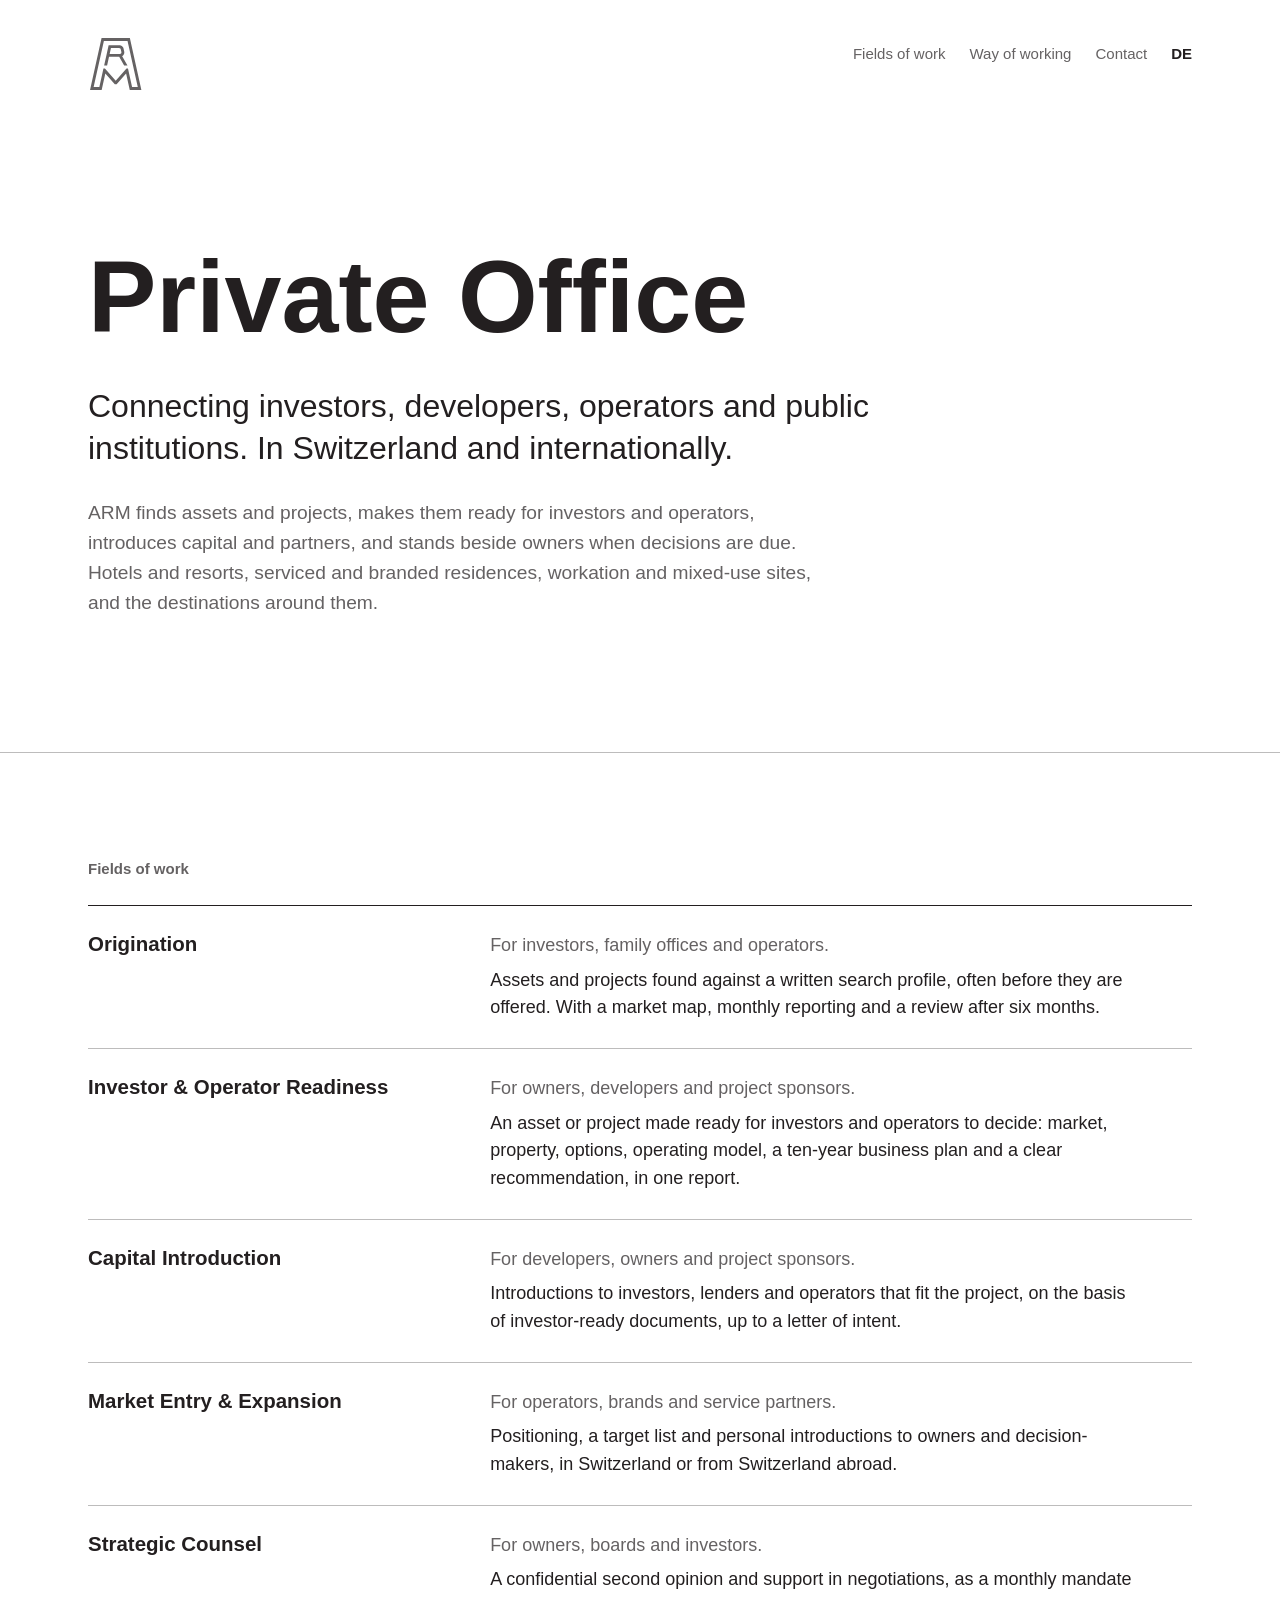
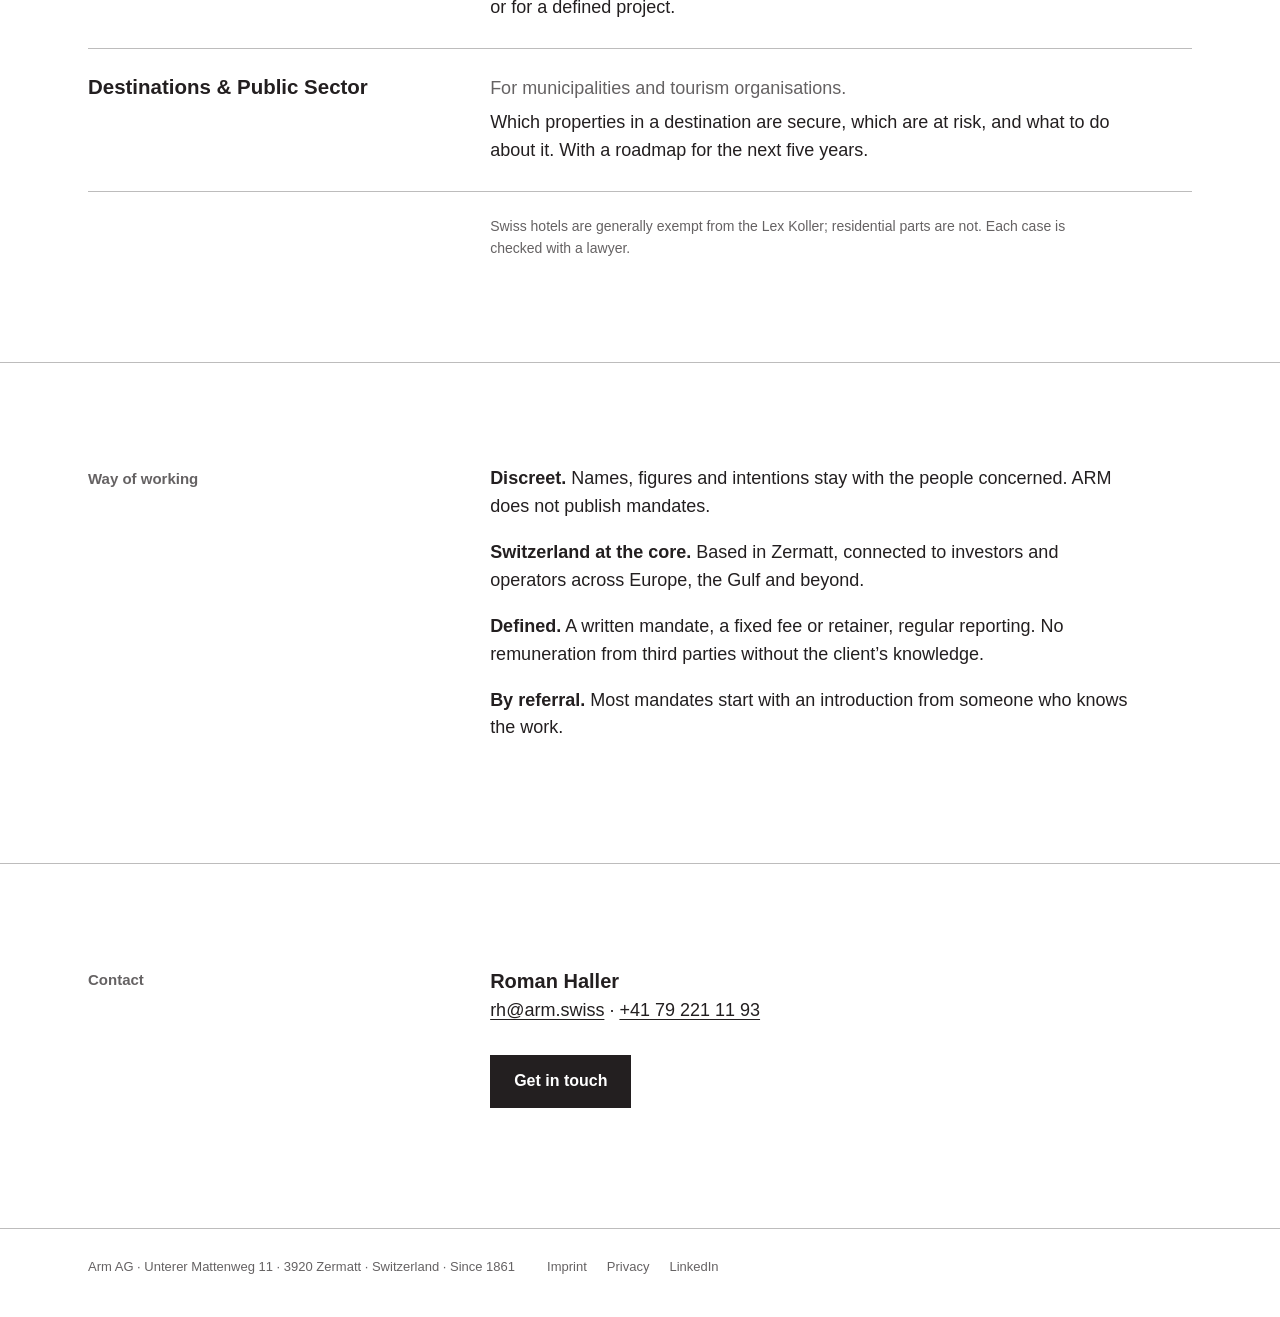
==== index.html @ 08e5ae23 "Neue Website arm.swiss (EN/DE) nach Konzept v1.3 Co-Authored-By: Claude Opus 5.5 <noreply@anthropic." ====
<!doctype html>
<html lang="en">
<head>
<meta charset="utf-8">
<meta name="viewport" content="width=device-width,initial-scale=1">
<title>ARM | Private Office</title>
<meta name="description" content="ARM – Private Office in Zermatt connects investors, developers, operators and public institutions, in Switzerland and internationally. Hotels and resorts, serviced and branded residences, workation and mixed-use sites.">
<link rel="canonical" href="https://www.arm.swiss/">
<link rel="alternate" hreflang="en" href="https://www.arm.swiss/"><link rel="alternate" hreflang="de" href="https://www.arm.swiss/de/"><link rel="alternate" hreflang="x-default" href="https://www.arm.swiss/">
<link rel="icon" href="/favicon.svg" type="image/svg+xml">
<link rel="icon" href="/favicon-32.png" sizes="32x32" type="image/png">
<link rel="apple-touch-icon" href="/apple-touch-icon.png">
<meta name="theme-color" content="#FFFFFF">
<meta property="og:type" content="website">
<meta property="og:site_name" content="ARM – Private Office">
<meta property="og:title" content="ARM | Private Office">
<meta property="og:description" content="ARM – Private Office in Zermatt connects investors, developers, operators and public institutions, in Switzerland and internationally. Hotels and resorts, serviced and branded residences, workation and mixed-use sites.">
<meta property="og:url" content="https://www.arm.swiss/">
<meta property="og:image" content="https://www.arm.swiss/img/og.png">
<meta property="og:image:width" content="1200"><meta property="og:image:height" content="630">
<meta property="og:image:alt" content="ARM monogram">
<meta name="twitter:card" content="summary_large_image">
<link rel="stylesheet" href="/style.css?v=1">
</head>
<body>
<a class="skip" href="#main">Skip to content</a>
<header class="top"><div class="wrap top-in">
<a class="mark" href="/" aria-label="ARM – Private Office, home"><svg xmlns="http://www.w3.org/2000/svg" class="mono" aria-hidden="true" focusable="false" viewBox="-9.6 -1.2 19.2 19.4"><path fill="#656263" fill-rule="evenodd" d="M-3.597,11.769 L-0.314,15.500 L0.314,15.500 L3.597,11.769 L4.868,17.500 L8.892,17.500 L4.901,-0.500 L-4.901,-0.500 L-8.892,17.500 L-4.868,17.500 Z M5.670,16.500 L4.251,10.100 L3.734,10.100 L0.000,14.343 L-3.734,10.100 L-4.251,10.100 L-5.670,16.500 L-7.646,16.500 L-4.099,0.500 L4.099,0.500 L7.646,16.500 Z M2.396,5.683 L2.473,5.619 L2.544,5.551 L2.612,5.477 L2.674,5.400 L2.731,5.318 L2.782,5.233 L2.828,5.145 L2.868,5.054 L2.901,4.960 L2.929,4.865 L2.950,4.768 L2.964,4.669 L2.972,4.570 L2.973,4.471 L2.968,4.372 L2.956,4.273 L2.940,4.183 L2.714,3.167 L2.692,3.082 L2.662,2.990 L2.627,2.900 L2.585,2.813 L2.538,2.728 L2.486,2.647 L2.428,2.569 L2.366,2.496 L2.299,2.426 L2.228,2.361 L2.153,2.300 L2.073,2.245 L1.991,2.195 L1.905,2.150 L1.817,2.110 L1.727,2.077 L1.634,2.049 L1.540,2.028 L1.444,2.012 L1.348,2.003 L1.260,2.000 L-2.456,2.000 L-3.163,5.192 L-3.163,5.192 L-4.007,9.000 L-2.983,9.000 L-2.318,6.000 L1.209,6.000 L2.920,9.000 L4.071,9.000 L2.240,5.789 L2.316,5.741 Z M1.284,3.001 L1.316,3.004 L1.348,3.010 L1.379,3.017 L1.410,3.026 L1.440,3.037 L1.469,3.050 L1.498,3.065 L1.525,3.082 L1.552,3.100 L1.577,3.121 L1.601,3.142 L1.623,3.165 L1.644,3.190 L1.663,3.216 L1.680,3.243 L1.696,3.271 L1.710,3.300 L1.722,3.330 L1.732,3.361 L1.742,3.400 L1.960,4.384 L1.967,4.424 L1.971,4.457 L1.973,4.490 L1.973,4.523 L1.970,4.556 L1.965,4.589 L1.958,4.622 L1.949,4.653 L1.938,4.685 L1.925,4.715 L1.909,4.744 L1.892,4.773 L1.873,4.800 L1.853,4.826 L1.830,4.850 L1.806,4.873 L1.781,4.894 L1.754,4.913 L1.726,4.931 L1.697,4.947 L1.667,4.961 L1.636,4.973 L1.604,4.982 L1.572,4.990 L1.539,4.995 L1.506,4.999 L1.465,5.000 L-2.096,5.000 L-1.653,3.000 L1.244,3.000 Z"/></svg></a>
<nav class="nav" aria-label="Main"><a href="/#fields">Fields of work</a><a href="/#way">Way of working</a><a href="/#contact">Contact</a><a class="lang" href="/de/" hreflang="de" lang="de" title="Deutsch">DE</a></nav>
</div></header>
<main id="main">
<section class="hero"><div class="wrap">
<h1>Private Office</h1>
<p class="sub">Connecting investors, developers, operators and public institutions. In Switzerland and internationally.</p>
<p class="lead">ARM finds assets and projects, makes them ready for investors and operators, introduces capital and partners, and stands beside owners when decisions are due. Hotels and resorts, serviced and branded residences, workation and mixed-use sites, and the destinations around them.</p>
</div></section>

<section class="sec" id="fields"><div class="wrap">
<div class="grid"><h2 class="col-h">Fields of work</h2><div></div></div>
<ol class="fields"><li class="field"><h3>Origination</h3><div><p class="who">For investors, family offices and operators.</p><p>Assets and projects found against a written search profile, often before they are offered. With a market map, monthly reporting and a review after six months.</p></div></li><li class="field"><h3>Investor &amp; Operator Readiness</h3><div><p class="who">For owners, developers and project sponsors.</p><p>An asset or project made ready for investors and operators to decide: market, property, options, operating model, a ten-year business plan and a clear recommendation, in one report.</p></div></li><li class="field"><h3>Capital Introduction</h3><div><p class="who">For developers, owners and project sponsors.</p><p>Introductions to investors, lenders and operators that fit the project, on the basis of investor-ready documents, up to a letter of intent.</p></div></li><li class="field"><h3>Market Entry &amp; Expansion</h3><div><p class="who">For operators, brands and service partners.</p><p>Positioning, a target list and personal introductions to owners and decision-makers, in Switzerland or from Switzerland abroad.</p></div></li><li class="field"><h3>Strategic Counsel</h3><div><p class="who">For owners, boards and investors.</p><p>A confidential second opinion and support in negotiations, as a monthly mandate or for a defined project.</p></div></li><li class="field"><h3>Destinations &amp; Public Sector</h3><div><p class="who">For municipalities and tourism organisations.</p><p>Which properties in a destination are secure, which are at risk, and what to do about it. With a roadmap for the next five years.</p></div></li></ol>
<div class="grid"><div></div><p class="note">Swiss hotels are generally exempt from the Lex Koller; residential parts are not. Each case is checked with a lawyer.</p></div>
</div></section>

<section class="sec" id="way"><div class="wrap grid">
<h2 class="col-h">Way of working</h2>
<div class="prose"><p><strong>Discreet.</strong> Names, figures and intentions stay with the people concerned. ARM does not publish mandates.</p><p><strong>Switzerland at the core.</strong> Based in Zermatt, connected to investors and operators across Europe, the Gulf and beyond.</p><p><strong>Defined.</strong> A written mandate, a fixed fee or retainer, regular reporting. No remuneration from third parties without the client’s knowledge.</p><p><strong>By referral.</strong> Most mandates start with an introduction from someone who knows the work.</p></div>
</div></section>

<section class="sec" id="contact"><div class="wrap grid">
<h2 class="col-h">Contact</h2>
<div class="prose contact">
<p><strong>Roman Haller</strong><br><a href="mailto:rh@arm.swiss">rh@arm.swiss</a> · <a href="tel:+41792211193">+41 79 221 11 93</a></p>
<p><a class="btn" href="mailto:rh@arm.swiss?subject=Enquiry%20via%20arm.swiss">Get in touch</a></p>
</div>
</div></section>
</main>
<script type="application/ld+json">{"@context": "https://schema.org", "@type": "Organization", "name": "ARM – Private Office", "legalName": "Arm AG", "url": "https://www.arm.swiss/", "logo": "https://www.arm.swiss/img/arm-monogramm-512.png", "foundingDate": "1861", "email": "rh@arm.swiss", "telephone": "+41 79 221 11 93", "address": {"@type": "PostalAddress", "streetAddress": "Unterer Mattenweg 11", "postalCode": "3920", "addressLocality": "Zermatt", "addressRegion": "VS", "addressCountry": "CH"}, "sameAs": ["https://www.linkedin.com/company/armswiss/"]}</script>
<footer class="foot"><div class="wrap foot-in">
<p>Arm AG · Unterer Mattenweg 11 · 3920 Zermatt · Switzerland · Since 1861</p>
<p class="foot-links"><a href="/legal-notice/">Imprint</a><a href="/privacy-policy/">Privacy</a><a href="https://www.linkedin.com/company/armswiss/" rel="noopener">LinkedIn</a></p>
</div></footer>
</body>
</html>
---- style.css ----
/* arm.swiss, nach CI/CD ARM: Arial, Graustufen, linksbündig, keine Akzentfarbe */
:root{
  --s100:#231F20; --g70:#656263; --g30:#BDBCBC; --g7:#F0EFEF; --w:#FFFFFF;
  --max:1200px; --pad:clamp(20px,4vw,48px);
  --f:Arial,Helvetica,sans-serif;
}
*{box-sizing:border-box}
html{-webkit-text-size-adjust:100%;scroll-behavior:smooth}
@media (prefers-reduced-motion:reduce){html{scroll-behavior:auto}}
body{margin:0;background:var(--w);color:var(--s100);font:400 18px/1.55 var(--f);-webkit-font-smoothing:antialiased}
h1,h2,h3{font-weight:700;margin:0;letter-spacing:0;line-height:1.15}
p{margin:0 0 1em}
a{color:inherit;text-decoration:underline;text-decoration-thickness:1px;text-underline-offset:3px}
a:hover{color:var(--g70)}
:focus-visible{outline:2px solid var(--s100);outline-offset:3px}
.wrap{max-width:var(--max);margin:0 auto;padding:0 var(--pad)}
.skip{position:absolute;left:-9999px;top:0}
.skip:focus{left:var(--pad);top:8px;background:var(--w);padding:6px 10px;z-index:20}

/* Kopf: Monogramm oben links, Navigation rechts klein in Grau 70 */
.top-in{display:flex;align-items:flex-start;justify-content:space-between;gap:24px;padding-top:clamp(20px,3vw,36px)}
.mark{display:block;line-height:0}
.mono{height:56px;width:auto}
.nav{display:flex;flex-wrap:wrap;justify-content:flex-end;gap:6px 24px;font-size:15px;padding-top:6px}
.nav a{color:var(--g70);text-decoration:none}
.nav a:hover{color:var(--s100)}
.nav .lang{color:var(--s100);font-weight:700}

/* Einstieg */
.hero{padding:clamp(72px,12vw,168px) 0 clamp(64px,9vw,128px)}
.hero h1{font-size:clamp(48px,8vw,104px);line-height:1;margin-bottom:clamp(24px,3vw,40px)}
.hero-s{padding:clamp(48px,8vw,104px) 0 clamp(16px,3vw,32px)}
.hero-s h1{font-size:clamp(40px,6vw,72px);margin:0}
.sub{font-size:clamp(22px,2.5vw,32px);line-height:1.3;max-width:28em;margin-bottom:.9em}
.lead{color:var(--g70);font-size:clamp(18px,1.5vw,20px);max-width:38em}

/* Abschnitte: links Titel klein in Grau 70, rechts Inhalt */
.sec{border-top:1px solid var(--g30);padding:clamp(56px,8vw,104px) 0}
.grid{display:grid;grid-template-columns:minmax(0,4fr) minmax(0,8fr);gap:clamp(20px,4vw,64px)}
.col-h{font-size:15px;color:var(--g70);padding-top:5px}
.prose p{max-width:36em}
.prose strong{color:var(--s100)}

/* Geschäftsfelder: Name fett links, Text rechts, feine Linie dazwischen */
.fields{list-style:none;margin:28px 0 0;padding:0;border-top:1px solid var(--s100)}
.field{display:grid;grid-template-columns:minmax(0,4fr) minmax(0,8fr);gap:clamp(20px,4vw,64px);padding:26px 0;border-bottom:1px solid var(--g30)}
.field h3{font-size:clamp(19px,1.6vw,22px)}
.field p{margin:0;max-width:36em}
.field .who{color:var(--g70);margin-bottom:.35em}
.note{font-size:14px;color:var(--g70);margin:24px 0 0;max-width:44em}

/* Kontakt: ein Button, schwarz, eckig */
.contact strong{font-size:20px}
.btn{display:inline-block;margin-top:12px;background:var(--s100);color:var(--w);text-decoration:none;font-size:16px;font-weight:700;padding:14px 24px;border:0;border-radius:0}
.btn:hover{background:var(--g70);color:var(--w)}

/* Rechtliches */
.row{padding:22px 0;border-bottom:1px solid var(--g30)}
.row:first-child{padding-top:0}
.row:last-child{border-bottom:0}
.col-h.small{font-size:15px}

/* Fusszeile: klein, Grau 70, ohne Logo */
.foot{border-top:1px solid var(--g30);padding:28px 0 40px;font-size:13px;color:var(--g70)}
.foot-in{display:flex;flex-wrap:wrap;gap:8px 32px}
.foot p{margin:0}
.foot-links{display:flex;gap:20px;flex-wrap:wrap}
.foot a{text-decoration:none}
.foot a:hover{color:var(--s100);text-decoration:underline}

@media (max-width:760px){
  body{font-size:17px}
  .mono{height:48px}
  .nav{font-size:14px;gap:4px 16px;max-width:60%}
  .grid,.field{grid-template-columns:1fr;gap:10px}
  .grid > div:empty{display:none}
  .field{padding:22px 0}
  .note{margin-top:20px}
  .foot-in{flex-direction:column}
}
@media print{.top,.foot,.btn{display:none}.sec{border:0;padding:24px 0}}
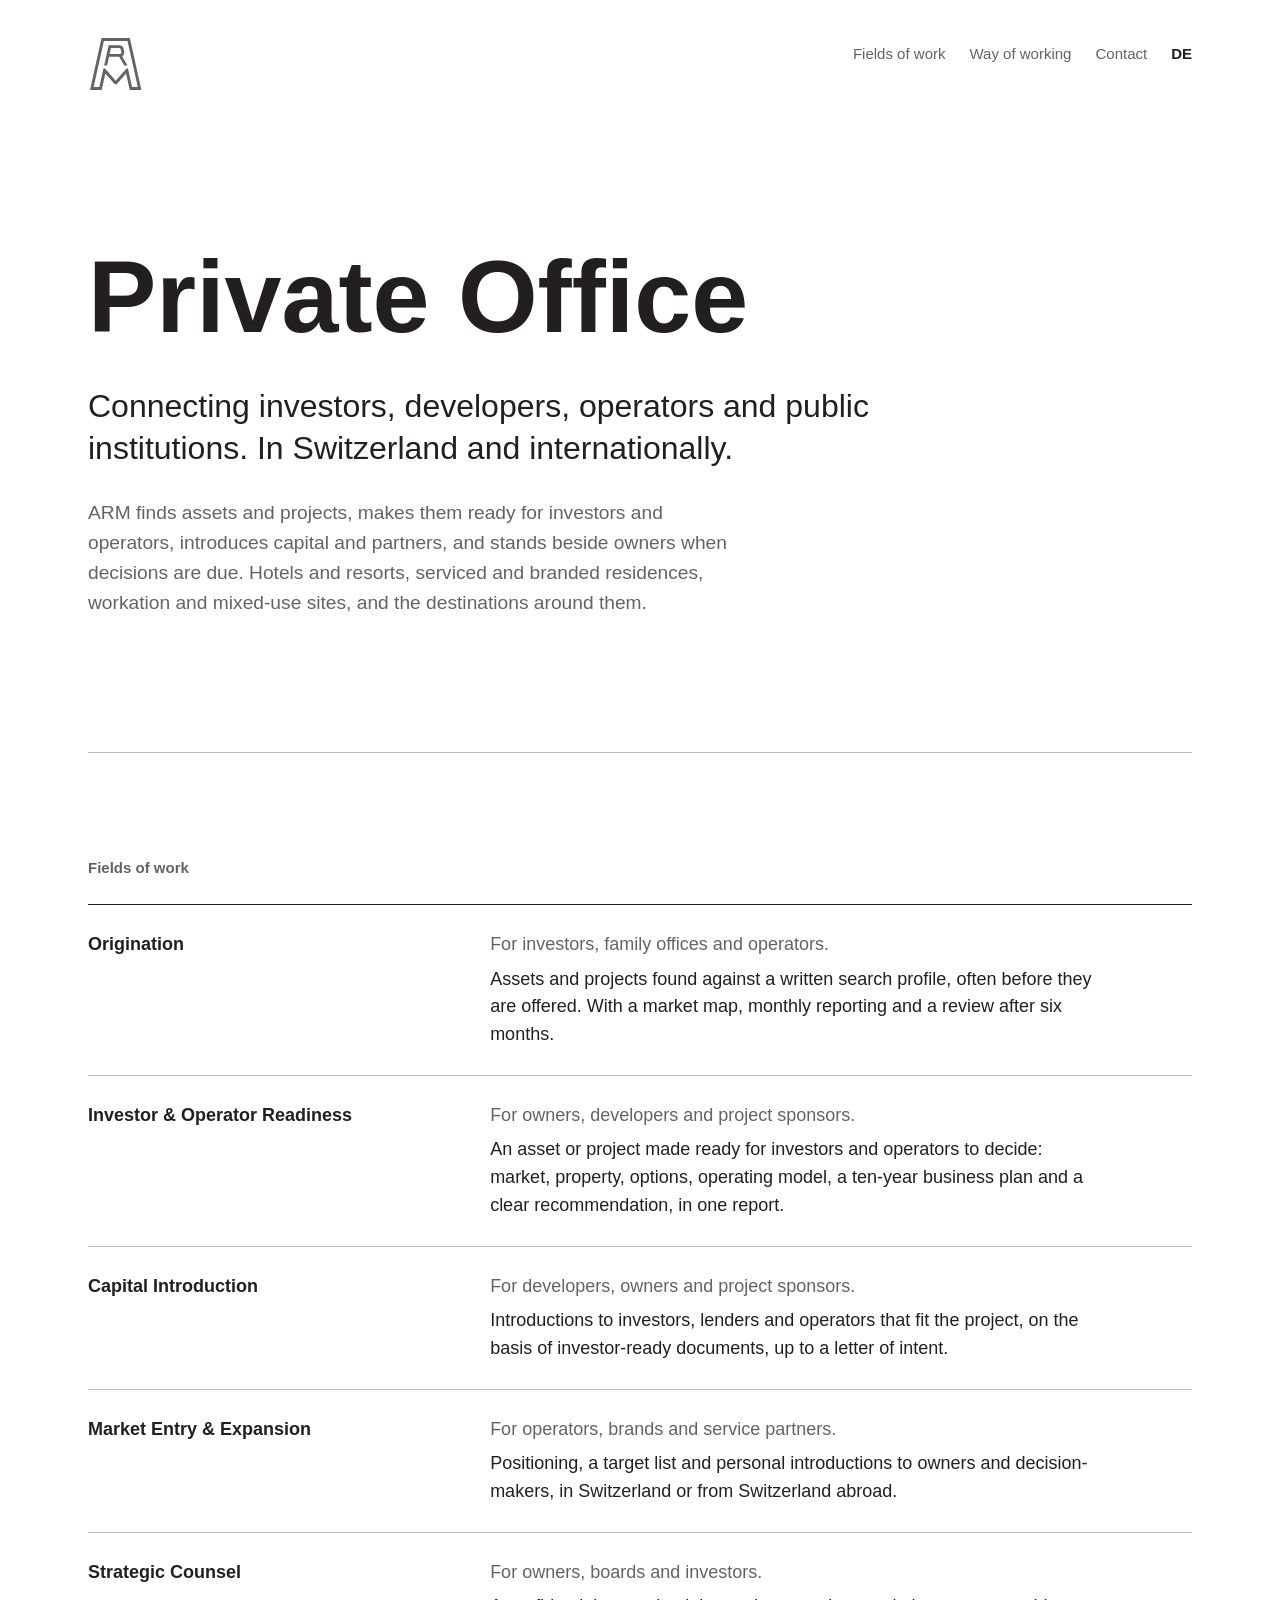
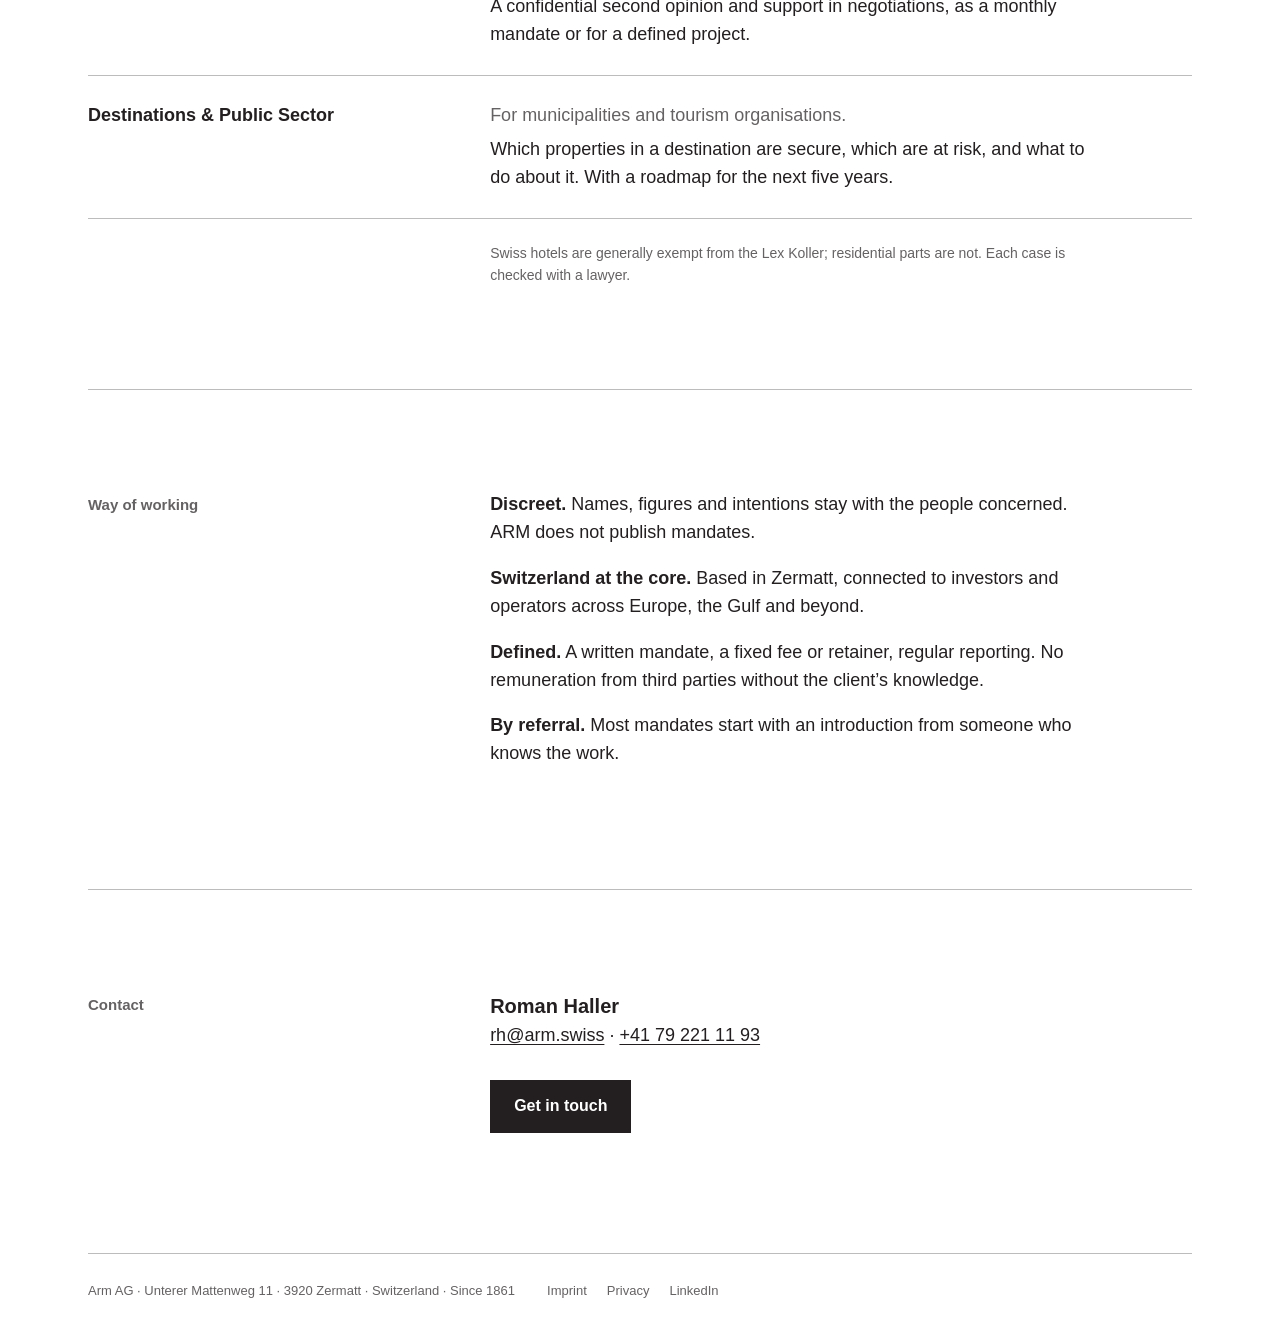
==== commit e530f72f: "Linien auf Satzbreite, Zeilenlänge, Feldnamen auf Grundlinie Co-Authored-By: Claude Opus 5.5 <norepl" ====
--- a/index.html
+++ b/index.html
@@ -7,9 +7,9 @@
 <meta name="description" content="ARM – Private Office in Zermatt connects investors, developers, operators and public institutions, in Switzerland and internationally. Hotels and resorts, serviced and branded residences, workation and mixed-use sites.">
 <link rel="canonical" href="https://www.arm.swiss/">
 <link rel="alternate" hreflang="en" href="https://www.arm.swiss/"><link rel="alternate" hreflang="de" href="https://www.arm.swiss/de/"><link rel="alternate" hreflang="x-default" href="https://www.arm.swiss/">
-<link rel="icon" href="/favicon.svg" type="image/svg+xml">
-<link rel="icon" href="/favicon-32.png" sizes="32x32" type="image/png">
-<link rel="apple-touch-icon" href="/apple-touch-icon.png">
+<link rel="icon" href="./favicon.svg" type="image/svg+xml">
+<link rel="icon" href="./favicon-32.png" sizes="32x32" type="image/png">
+<link rel="apple-touch-icon" href="./apple-touch-icon.png">
 <meta name="theme-color" content="#FFFFFF">
 <meta property="og:type" content="website">
 <meta property="og:site_name" content="ARM – Private Office">
@@ -20,13 +20,13 @@
 <meta property="og:image:width" content="1200"><meta property="og:image:height" content="630">
 <meta property="og:image:alt" content="ARM monogram">
 <meta name="twitter:card" content="summary_large_image">
-<link rel="stylesheet" href="/style.css?v=1">
+<link rel="stylesheet" href="./style.css?v=2">
 </head>
 <body>
 <a class="skip" href="#main">Skip to content</a>
 <header class="top"><div class="wrap top-in">
-<a class="mark" href="/" aria-label="ARM – Private Office, home"><svg xmlns="http://www.w3.org/2000/svg" class="mono" aria-hidden="true" focusable="false" viewBox="-9.6 -1.2 19.2 19.4"><path fill="#656263" fill-rule="evenodd" d="M-3.597,11.769 L-0.314,15.500 L0.314,15.500 L3.597,11.769 L4.868,17.500 L8.892,17.500 L4.901,-0.500 L-4.901,-0.500 L-8.892,17.500 L-4.868,17.500 Z M5.670,16.500 L4.251,10.100 L3.734,10.100 L0.000,14.343 L-3.734,10.100 L-4.251,10.100 L-5.670,16.500 L-7.646,16.500 L-4.099,0.500 L4.099,0.500 L7.646,16.500 Z M2.396,5.683 L2.473,5.619 L2.544,5.551 L2.612,5.477 L2.674,5.400 L2.731,5.318 L2.782,5.233 L2.828,5.145 L2.868,5.054 L2.901,4.960 L2.929,4.865 L2.950,4.768 L2.964,4.669 L2.972,4.570 L2.973,4.471 L2.968,4.372 L2.956,4.273 L2.940,4.183 L2.714,3.167 L2.692,3.082 L2.662,2.990 L2.627,2.900 L2.585,2.813 L2.538,2.728 L2.486,2.647 L2.428,2.569 L2.366,2.496 L2.299,2.426 L2.228,2.361 L2.153,2.300 L2.073,2.245 L1.991,2.195 L1.905,2.150 L1.817,2.110 L1.727,2.077 L1.634,2.049 L1.540,2.028 L1.444,2.012 L1.348,2.003 L1.260,2.000 L-2.456,2.000 L-3.163,5.192 L-3.163,5.192 L-4.007,9.000 L-2.983,9.000 L-2.318,6.000 L1.209,6.000 L2.920,9.000 L4.071,9.000 L2.240,5.789 L2.316,5.741 Z M1.284,3.001 L1.316,3.004 L1.348,3.010 L1.379,3.017 L1.410,3.026 L1.440,3.037 L1.469,3.050 L1.498,3.065 L1.525,3.082 L1.552,3.100 L1.577,3.121 L1.601,3.142 L1.623,3.165 L1.644,3.190 L1.663,3.216 L1.680,3.243 L1.696,3.271 L1.710,3.300 L1.722,3.330 L1.732,3.361 L1.742,3.400 L1.960,4.384 L1.967,4.424 L1.971,4.457 L1.973,4.490 L1.973,4.523 L1.970,4.556 L1.965,4.589 L1.958,4.622 L1.949,4.653 L1.938,4.685 L1.925,4.715 L1.909,4.744 L1.892,4.773 L1.873,4.800 L1.853,4.826 L1.830,4.850 L1.806,4.873 L1.781,4.894 L1.754,4.913 L1.726,4.931 L1.697,4.947 L1.667,4.961 L1.636,4.973 L1.604,4.982 L1.572,4.990 L1.539,4.995 L1.506,4.999 L1.465,5.000 L-2.096,5.000 L-1.653,3.000 L1.244,3.000 Z"/></svg></a>
-<nav class="nav" aria-label="Main"><a href="/#fields">Fields of work</a><a href="/#way">Way of working</a><a href="/#contact">Contact</a><a class="lang" href="/de/" hreflang="de" lang="de" title="Deutsch">DE</a></nav>
+<a class="mark" href="./" aria-label="ARM – Private Office, home"><svg xmlns="http://www.w3.org/2000/svg" class="mono" aria-hidden="true" focusable="false" viewBox="-9.6 -1.2 19.2 19.4"><path fill="#656263" fill-rule="evenodd" d="M-3.597,11.769 L-0.314,15.500 L0.314,15.500 L3.597,11.769 L4.868,17.500 L8.892,17.500 L4.901,-0.500 L-4.901,-0.500 L-8.892,17.500 L-4.868,17.500 Z M5.670,16.500 L4.251,10.100 L3.734,10.100 L0.000,14.343 L-3.734,10.100 L-4.251,10.100 L-5.670,16.500 L-7.646,16.500 L-4.099,0.500 L4.099,0.500 L7.646,16.500 Z M2.396,5.683 L2.473,5.619 L2.544,5.551 L2.612,5.477 L2.674,5.400 L2.731,5.318 L2.782,5.233 L2.828,5.145 L2.868,5.054 L2.901,4.960 L2.929,4.865 L2.950,4.768 L2.964,4.669 L2.972,4.570 L2.973,4.471 L2.968,4.372 L2.956,4.273 L2.940,4.183 L2.714,3.167 L2.692,3.082 L2.662,2.990 L2.627,2.900 L2.585,2.813 L2.538,2.728 L2.486,2.647 L2.428,2.569 L2.366,2.496 L2.299,2.426 L2.228,2.361 L2.153,2.300 L2.073,2.245 L1.991,2.195 L1.905,2.150 L1.817,2.110 L1.727,2.077 L1.634,2.049 L1.540,2.028 L1.444,2.012 L1.348,2.003 L1.260,2.000 L-2.456,2.000 L-3.163,5.192 L-3.163,5.192 L-4.007,9.000 L-2.983,9.000 L-2.318,6.000 L1.209,6.000 L2.920,9.000 L4.071,9.000 L2.240,5.789 L2.316,5.741 Z M1.284,3.001 L1.316,3.004 L1.348,3.010 L1.379,3.017 L1.410,3.026 L1.440,3.037 L1.469,3.050 L1.498,3.065 L1.525,3.082 L1.552,3.100 L1.577,3.121 L1.601,3.142 L1.623,3.165 L1.644,3.190 L1.663,3.216 L1.680,3.243 L1.696,3.271 L1.710,3.300 L1.722,3.330 L1.732,3.361 L1.742,3.400 L1.960,4.384 L1.967,4.424 L1.971,4.457 L1.973,4.490 L1.973,4.523 L1.970,4.556 L1.965,4.589 L1.958,4.622 L1.949,4.653 L1.938,4.685 L1.925,4.715 L1.909,4.744 L1.892,4.773 L1.873,4.800 L1.853,4.826 L1.830,4.850 L1.806,4.873 L1.781,4.894 L1.754,4.913 L1.726,4.931 L1.697,4.947 L1.667,4.961 L1.636,4.973 L1.604,4.982 L1.572,4.990 L1.539,4.995 L1.506,4.999 L1.465,5.000 L-2.096,5.000 L-1.653,3.000 L1.244,3.000 Z"/></svg></a>
+<nav class="nav" aria-label="Main"><a href="./#fields">Fields of work</a><a href="./#way">Way of working</a><a href="./#contact">Contact</a><a class="lang" href="./de/" hreflang="de" lang="de" title="Deutsch">DE</a></nav>
 </div></header>
 <main id="main">
 <section class="hero"><div class="wrap">
@@ -57,7 +57,7 @@
 <script type="application/ld+json">{"@context": "https://schema.org", "@type": "Organization", "name": "ARM – Private Office", "legalName": "Arm AG", "url": "https://www.arm.swiss/", "logo": "https://www.arm.swiss/img/arm-monogramm-512.png", "foundingDate": "1861", "email": "rh@arm.swiss", "telephone": "+41 79 221 11 93", "address": {"@type": "PostalAddress", "streetAddress": "Unterer Mattenweg 11", "postalCode": "3920", "addressLocality": "Zermatt", "addressRegion": "VS", "addressCountry": "CH"}, "sameAs": ["https://www.linkedin.com/company/armswiss/"]}</script>
 <footer class="foot"><div class="wrap foot-in">
 <p>Arm AG · Unterer Mattenweg 11 · 3920 Zermatt · Switzerland · Since 1861</p>
-<p class="foot-links"><a href="/legal-notice/">Imprint</a><a href="/privacy-policy/">Privacy</a><a href="https://www.linkedin.com/company/armswiss/" rel="noopener">LinkedIn</a></p>
+<p class="foot-links"><a href="./legal-notice/">Imprint</a><a href="./privacy-policy/">Privacy</a><a href="https://www.linkedin.com/company/armswiss/" rel="noopener">LinkedIn</a></p>
 </div></footer>
 </body>
 </html>
--- a/style.css
+++ b/style.css
@@ -32,20 +32,22 @@
 .hero-s{padding:clamp(48px,8vw,104px) 0 clamp(16px,3vw,32px)}
 .hero-s h1{font-size:clamp(40px,6vw,72px);margin:0}
 .sub{font-size:clamp(22px,2.5vw,32px);line-height:1.3;max-width:28em;margin-bottom:.9em}
-.lead{color:var(--g70);font-size:clamp(18px,1.5vw,20px);max-width:38em}
+.lead{color:var(--g70);font-size:clamp(18px,1.5vw,20px);max-width:34em}
 
 /* Abschnitte: links Titel klein in Grau 70, rechts Inhalt */
-.sec{border-top:1px solid var(--g30);padding:clamp(56px,8vw,104px) 0}
+.sec{padding:0}
+.sec > .wrap{padding-top:clamp(56px,8vw,104px);padding-bottom:clamp(56px,8vw,104px);
+  background:linear-gradient(var(--g30),var(--g30)) no-repeat var(--pad) 0/calc(100% - 2 * var(--pad)) 1px}
 .grid{display:grid;grid-template-columns:minmax(0,4fr) minmax(0,8fr);gap:clamp(20px,4vw,64px)}
 .col-h{font-size:15px;color:var(--g70);padding-top:5px}
-.prose p{max-width:36em}
+.prose p{max-width:34em}
 .prose strong{color:var(--s100)}
 
 /* Geschäftsfelder: Name fett links, Text rechts, feine Linie dazwischen */
 .fields{list-style:none;margin:28px 0 0;padding:0;border-top:1px solid var(--s100)}
 .field{display:grid;grid-template-columns:minmax(0,4fr) minmax(0,8fr);gap:clamp(20px,4vw,64px);padding:26px 0;border-bottom:1px solid var(--g30)}
-.field h3{font-size:clamp(19px,1.6vw,22px)}
-.field p{margin:0;max-width:36em}
+.field h3{font-size:inherit;line-height:1.55}
+.field p{margin:0;max-width:34em}
 .field .who{color:var(--g70);margin-bottom:.35em}
 .note{font-size:14px;color:var(--g70);margin:24px 0 0;max-width:44em}
 
@@ -61,7 +63,8 @@
 .col-h.small{font-size:15px}
 
 /* Fusszeile: klein, Grau 70, ohne Logo */
-.foot{border-top:1px solid var(--g30);padding:28px 0 40px;font-size:13px;color:var(--g70)}
+.foot{font-size:13px;color:var(--g70)}
+.foot-in{padding-top:28px;padding-bottom:40px;background:linear-gradient(var(--g30),var(--g30)) no-repeat var(--pad) 0/calc(100% - 2 * var(--pad)) 1px}
 .foot-in{display:flex;flex-wrap:wrap;gap:8px 32px}
 .foot p{margin:0}
 .foot-links{display:flex;gap:20px;flex-wrap:wrap}
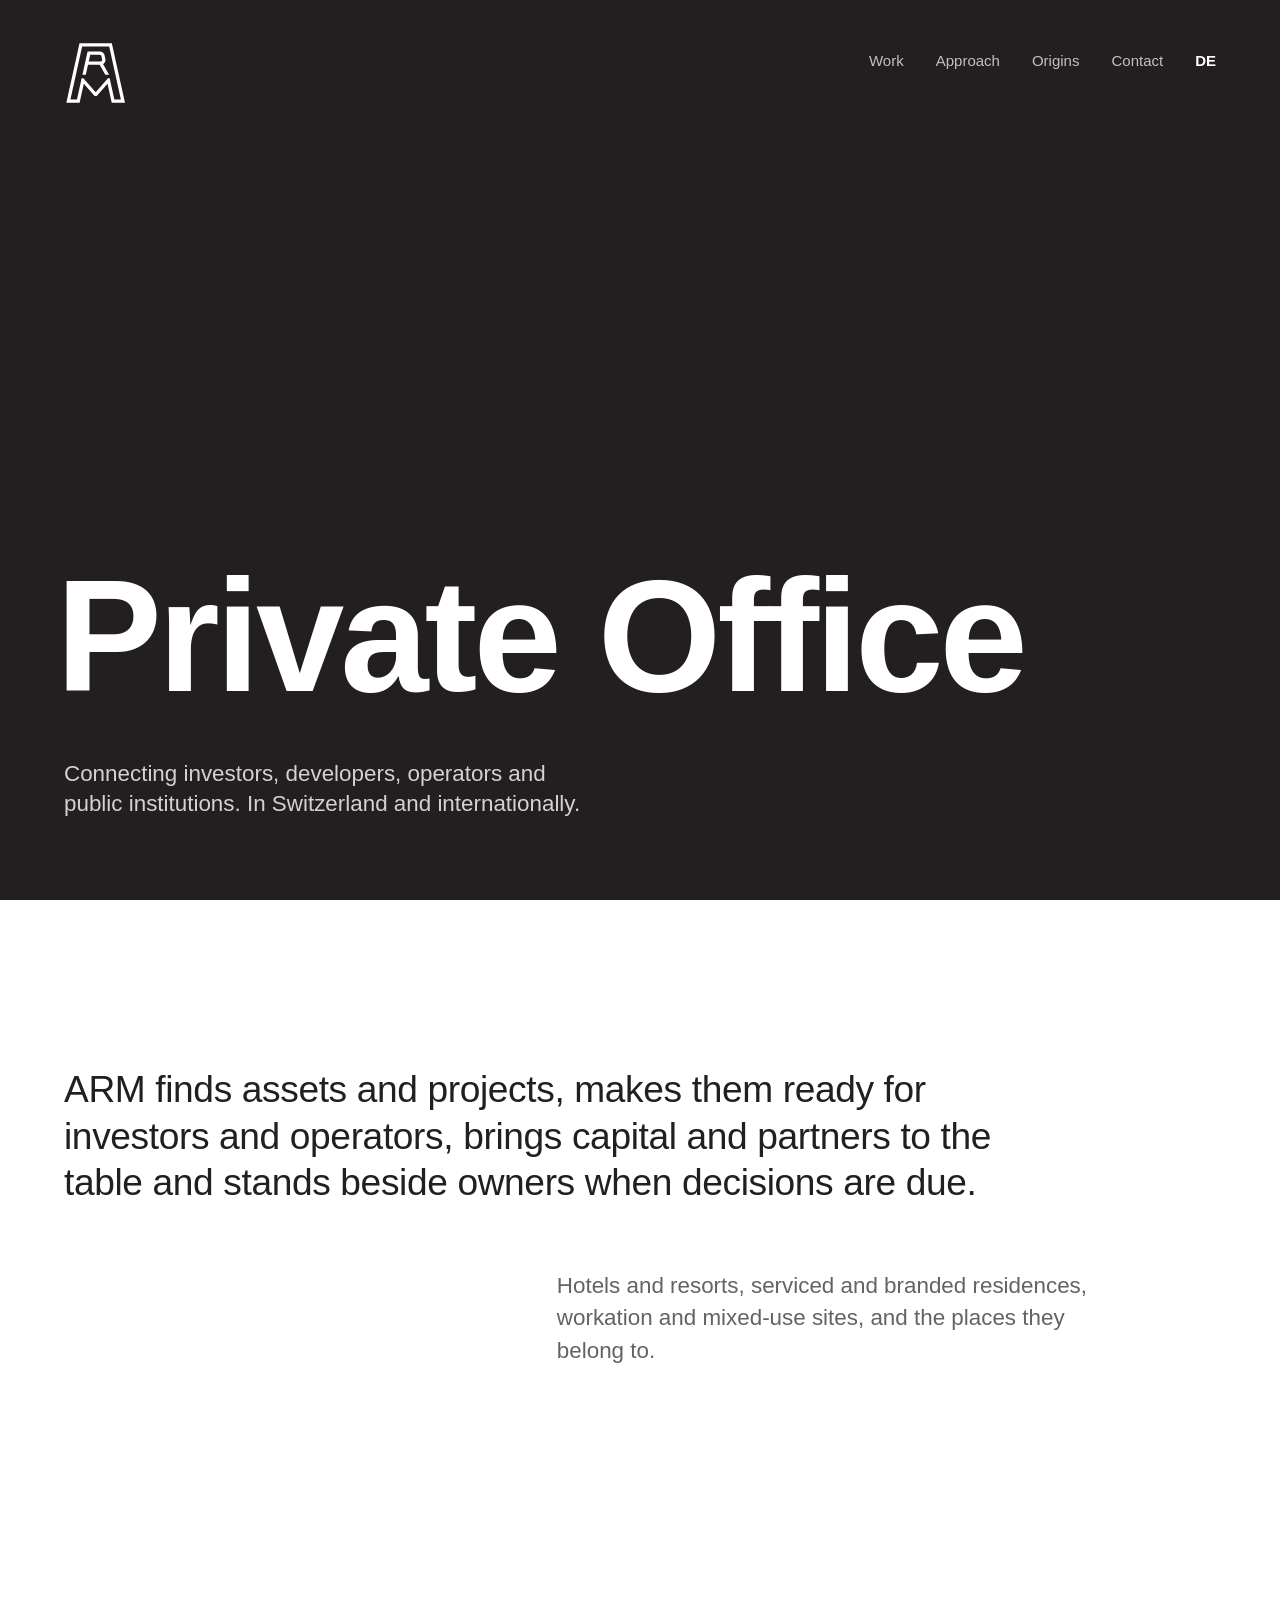
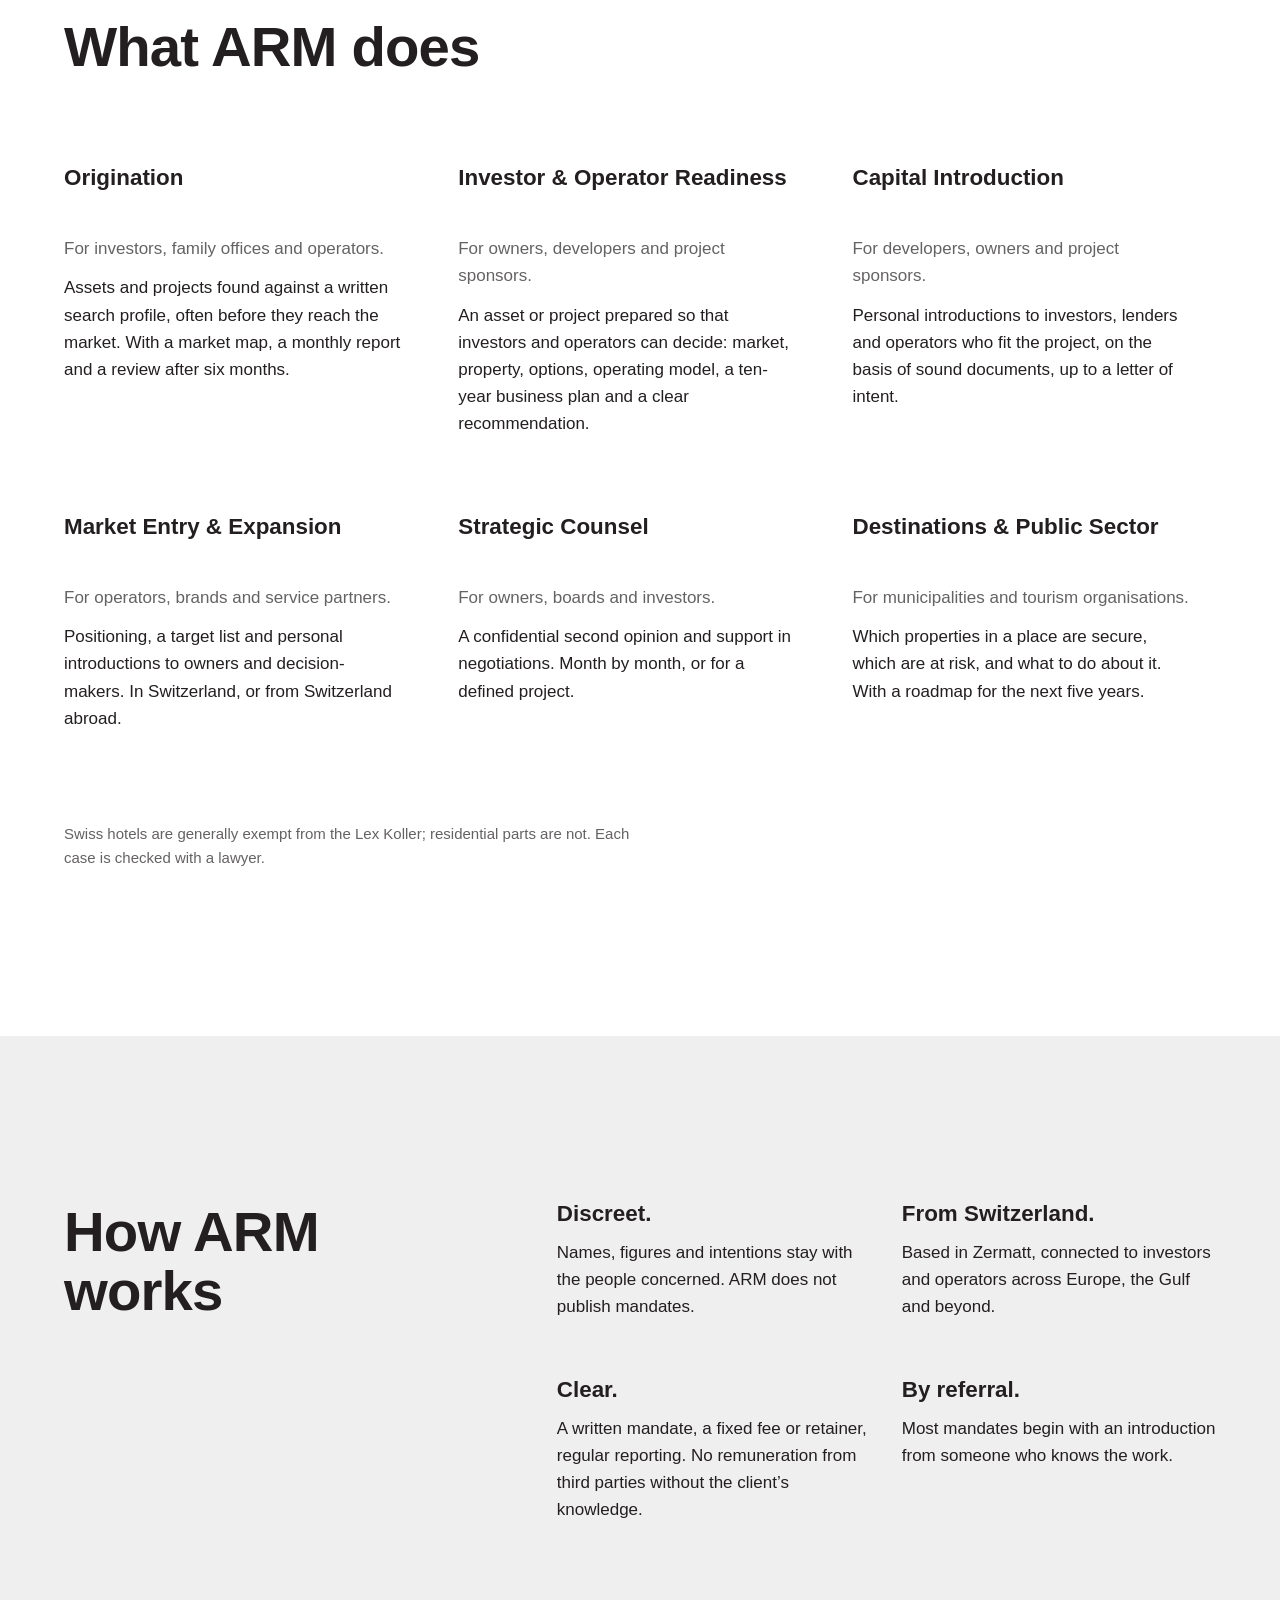
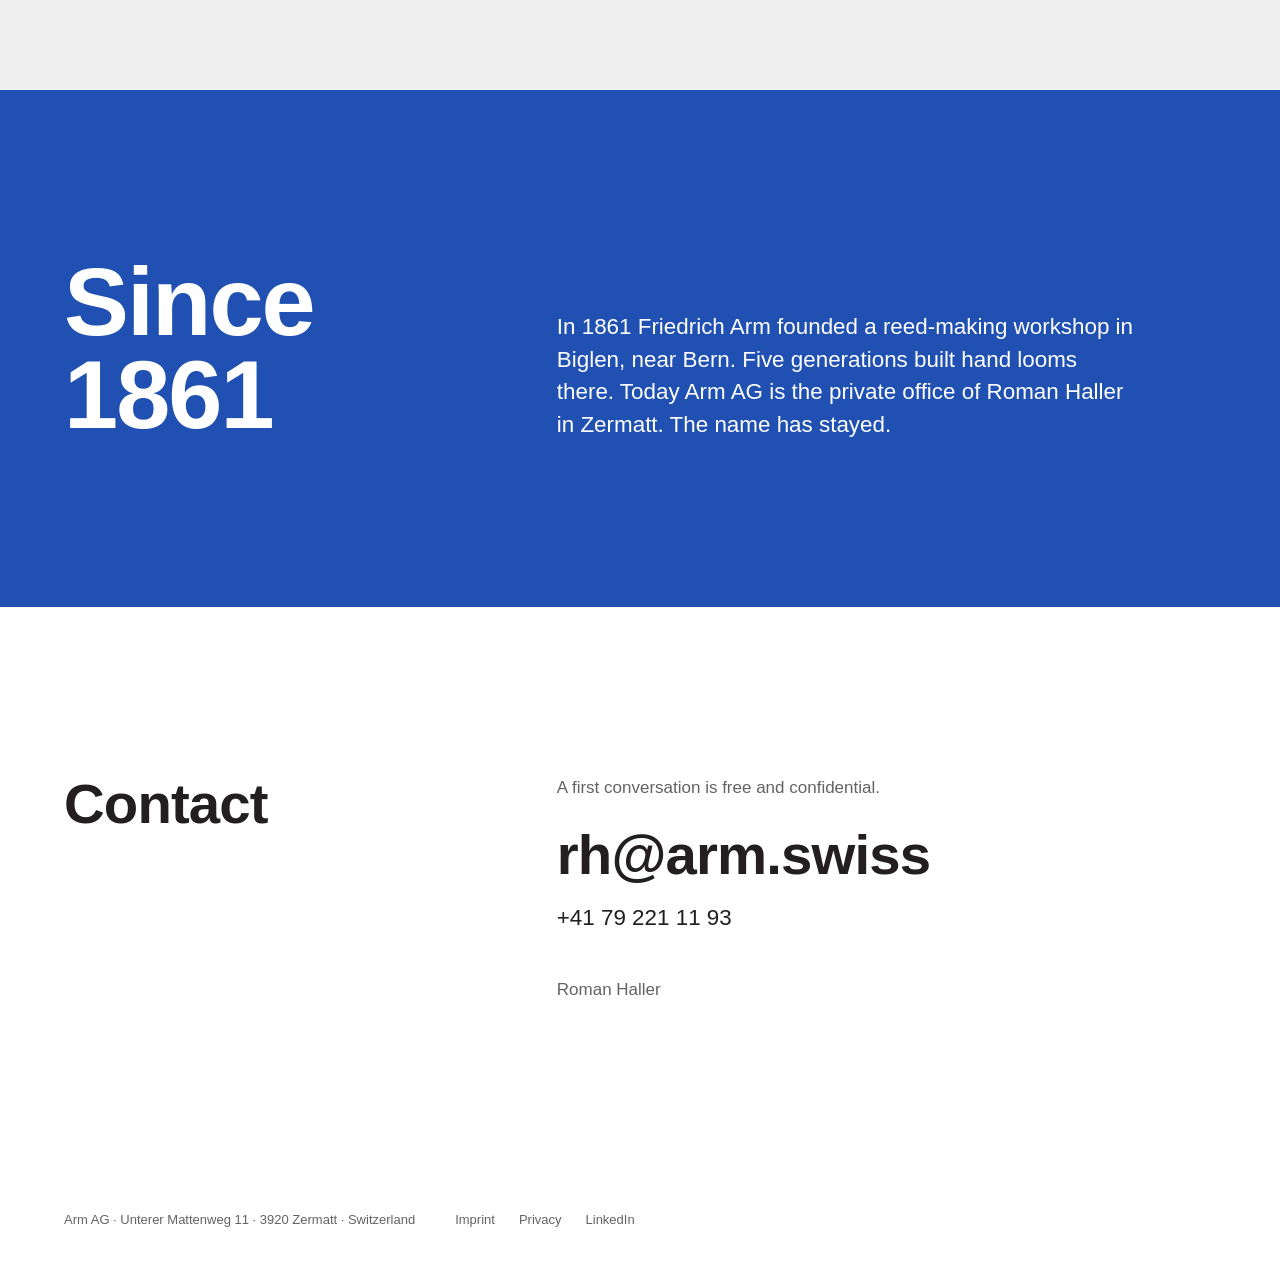
==== commit 9b488690: "Neue Gestaltung: Raster 12 Spalten, Einstieg Schwarz 100, Herkunft in Kobaltblau, ohne Linien, DE we" ====
--- a/index.html
+++ b/index.html
@@ -20,43 +20,55 @@
 <meta property="og:image:width" content="1200"><meta property="og:image:height" content="630">
 <meta property="og:image:alt" content="ARM monogram">
 <meta name="twitter:card" content="summary_large_image">
-<link rel="stylesheet" href="./style.css?v=2">
+<link rel="stylesheet" href="./style.css?v=3">
 </head>
 <body>
 <a class="skip" href="#main">Skip to content</a>
-<header class="top"><div class="wrap top-in">
-<a class="mark" href="./" aria-label="ARM – Private Office, home"><svg xmlns="http://www.w3.org/2000/svg" class="mono" aria-hidden="true" focusable="false" viewBox="-9.6 -1.2 19.2 19.4"><path fill="#656263" fill-rule="evenodd" d="M-3.597,11.769 L-0.314,15.500 L0.314,15.500 L3.597,11.769 L4.868,17.500 L8.892,17.500 L4.901,-0.500 L-4.901,-0.500 L-8.892,17.500 L-4.868,17.500 Z M5.670,16.500 L4.251,10.100 L3.734,10.100 L0.000,14.343 L-3.734,10.100 L-4.251,10.100 L-5.670,16.500 L-7.646,16.500 L-4.099,0.500 L4.099,0.500 L7.646,16.500 Z M2.396,5.683 L2.473,5.619 L2.544,5.551 L2.612,5.477 L2.674,5.400 L2.731,5.318 L2.782,5.233 L2.828,5.145 L2.868,5.054 L2.901,4.960 L2.929,4.865 L2.950,4.768 L2.964,4.669 L2.972,4.570 L2.973,4.471 L2.968,4.372 L2.956,4.273 L2.940,4.183 L2.714,3.167 L2.692,3.082 L2.662,2.990 L2.627,2.900 L2.585,2.813 L2.538,2.728 L2.486,2.647 L2.428,2.569 L2.366,2.496 L2.299,2.426 L2.228,2.361 L2.153,2.300 L2.073,2.245 L1.991,2.195 L1.905,2.150 L1.817,2.110 L1.727,2.077 L1.634,2.049 L1.540,2.028 L1.444,2.012 L1.348,2.003 L1.260,2.000 L-2.456,2.000 L-3.163,5.192 L-3.163,5.192 L-4.007,9.000 L-2.983,9.000 L-2.318,6.000 L1.209,6.000 L2.920,9.000 L4.071,9.000 L2.240,5.789 L2.316,5.741 Z M1.284,3.001 L1.316,3.004 L1.348,3.010 L1.379,3.017 L1.410,3.026 L1.440,3.037 L1.469,3.050 L1.498,3.065 L1.525,3.082 L1.552,3.100 L1.577,3.121 L1.601,3.142 L1.623,3.165 L1.644,3.190 L1.663,3.216 L1.680,3.243 L1.696,3.271 L1.710,3.300 L1.722,3.330 L1.732,3.361 L1.742,3.400 L1.960,4.384 L1.967,4.424 L1.971,4.457 L1.973,4.490 L1.973,4.523 L1.970,4.556 L1.965,4.589 L1.958,4.622 L1.949,4.653 L1.938,4.685 L1.925,4.715 L1.909,4.744 L1.892,4.773 L1.873,4.800 L1.853,4.826 L1.830,4.850 L1.806,4.873 L1.781,4.894 L1.754,4.913 L1.726,4.931 L1.697,4.947 L1.667,4.961 L1.636,4.973 L1.604,4.982 L1.572,4.990 L1.539,4.995 L1.506,4.999 L1.465,5.000 L-2.096,5.000 L-1.653,3.000 L1.244,3.000 Z"/></svg></a>
-<nav class="nav" aria-label="Main"><a href="./#fields">Fields of work</a><a href="./#way">Way of working</a><a href="./#contact">Contact</a><a class="lang" href="./de/" hreflang="de" lang="de" title="Deutsch">DE</a></nav>
+<div class="hero">
+<header class="top top-dark"><div class="wrap top-in">
+<a class="mark" href="./" aria-label="ARM – Private Office, home"><svg xmlns="http://www.w3.org/2000/svg" class="mono" aria-hidden="true" focusable="false" viewBox="-9.6 -1.2 19.2 19.4"><path fill="#FFFFFF" fill-rule="evenodd" d="M-3.597,11.769 L-0.314,15.500 L0.314,15.500 L3.597,11.769 L4.868,17.500 L8.892,17.500 L4.901,-0.500 L-4.901,-0.500 L-8.892,17.500 L-4.868,17.500 Z M5.670,16.500 L4.251,10.100 L3.734,10.100 L0.000,14.343 L-3.734,10.100 L-4.251,10.100 L-5.670,16.500 L-7.646,16.500 L-4.099,0.500 L4.099,0.500 L7.646,16.500 Z M2.396,5.683 L2.473,5.619 L2.544,5.551 L2.612,5.477 L2.674,5.400 L2.731,5.318 L2.782,5.233 L2.828,5.145 L2.868,5.054 L2.901,4.960 L2.929,4.865 L2.950,4.768 L2.964,4.669 L2.972,4.570 L2.973,4.471 L2.968,4.372 L2.956,4.273 L2.940,4.183 L2.714,3.167 L2.692,3.082 L2.662,2.990 L2.627,2.900 L2.585,2.813 L2.538,2.728 L2.486,2.647 L2.428,2.569 L2.366,2.496 L2.299,2.426 L2.228,2.361 L2.153,2.300 L2.073,2.245 L1.991,2.195 L1.905,2.150 L1.817,2.110 L1.727,2.077 L1.634,2.049 L1.540,2.028 L1.444,2.012 L1.348,2.003 L1.260,2.000 L-2.456,2.000 L-3.163,5.192 L-3.163,5.192 L-4.007,9.000 L-2.983,9.000 L-2.318,6.000 L1.209,6.000 L2.920,9.000 L4.071,9.000 L2.240,5.789 L2.316,5.741 Z M1.284,3.001 L1.316,3.004 L1.348,3.010 L1.379,3.017 L1.410,3.026 L1.440,3.037 L1.469,3.050 L1.498,3.065 L1.525,3.082 L1.552,3.100 L1.577,3.121 L1.601,3.142 L1.623,3.165 L1.644,3.190 L1.663,3.216 L1.680,3.243 L1.696,3.271 L1.710,3.300 L1.722,3.330 L1.732,3.361 L1.742,3.400 L1.960,4.384 L1.967,4.424 L1.971,4.457 L1.973,4.490 L1.973,4.523 L1.970,4.556 L1.965,4.589 L1.958,4.622 L1.949,4.653 L1.938,4.685 L1.925,4.715 L1.909,4.744 L1.892,4.773 L1.873,4.800 L1.853,4.826 L1.830,4.850 L1.806,4.873 L1.781,4.894 L1.754,4.913 L1.726,4.931 L1.697,4.947 L1.667,4.961 L1.636,4.973 L1.604,4.982 L1.572,4.990 L1.539,4.995 L1.506,4.999 L1.465,5.000 L-2.096,5.000 L-1.653,3.000 L1.244,3.000 Z"/></svg></a>
+<nav class="nav" aria-label="Main"><a href="./#work">Work</a><a href="./#approach">Approach</a><a href="./#origins">Origins</a><a href="./#contact">Contact</a><a class="lang" href="./de/" hreflang="de" lang="de" title="Deutsch">DE</a></nav>
 </div></header>
-<main id="main">
-<section class="hero"><div class="wrap">
+<div class="wrap hero-in">
 <h1>Private Office</h1>
 <p class="sub">Connecting investors, developers, operators and public institutions. In Switzerland and internationally.</p>
-<p class="lead">ARM finds assets and projects, makes them ready for investors and operators, introduces capital and partners, and stands beside owners when decisions are due. Hotels and resorts, serviced and branded residences, workation and mixed-use sites, and the destinations around them.</p>
+</div>
+</div>
+<main id="main">
+<section class="intro"><div class="wrap grid">
+<p class="statement">ARM finds assets and projects, makes them ready for investors and operators, brings capital and partners to the table and stands beside owners when decisions are due.</p>
+<p class="statement-2">Hotels and resorts, serviced and branded residences, workation and mixed-use sites, and the places they belong to.</p>
 </div></section>
 
-<section class="sec" id="fields"><div class="wrap">
-<div class="grid"><h2 class="col-h">Fields of work</h2><div></div></div>
-<ol class="fields"><li class="field"><h3>Origination</h3><div><p class="who">For investors, family offices and operators.</p><p>Assets and projects found against a written search profile, often before they are offered. With a market map, monthly reporting and a review after six months.</p></div></li><li class="field"><h3>Investor &amp; Operator Readiness</h3><div><p class="who">For owners, developers and project sponsors.</p><p>An asset or project made ready for investors and operators to decide: market, property, options, operating model, a ten-year business plan and a clear recommendation, in one report.</p></div></li><li class="field"><h3>Capital Introduction</h3><div><p class="who">For developers, owners and project sponsors.</p><p>Introductions to investors, lenders and operators that fit the project, on the basis of investor-ready documents, up to a letter of intent.</p></div></li><li class="field"><h3>Market Entry &amp; Expansion</h3><div><p class="who">For operators, brands and service partners.</p><p>Positioning, a target list and personal introductions to owners and decision-makers, in Switzerland or from Switzerland abroad.</p></div></li><li class="field"><h3>Strategic Counsel</h3><div><p class="who">For owners, boards and investors.</p><p>A confidential second opinion and support in negotiations, as a monthly mandate or for a defined project.</p></div></li><li class="field"><h3>Destinations &amp; Public Sector</h3><div><p class="who">For municipalities and tourism organisations.</p><p>Which properties in a destination are secure, which are at risk, and what to do about it. With a roadmap for the next five years.</p></div></li></ol>
-<div class="grid"><div></div><p class="note">Swiss hotels are generally exempt from the Lex Koller; residential parts are not. Each case is checked with a lawyer.</p></div>
+<section class="sec" id="work"><div class="wrap">
+<h2 class="h2">What ARM does</h2>
+<ul class="fields"><li class="field"><h3>Origination</h3><p class="who">For investors, family offices and operators.</p><p>Assets and projects found against a written search profile, often before they reach the market. With a market map, a monthly report and a review after six months.</p></li><li class="field"><h3>Investor &amp; Operator Readiness</h3><p class="who">For owners, developers and project sponsors.</p><p>An asset or project prepared so that investors and operators can decide: market, property, options, operating model, a ten-year business plan and a clear recommendation.</p></li><li class="field"><h3>Capital Introduction</h3><p class="who">For developers, owners and project sponsors.</p><p>Personal introductions to investors, lenders and operators who fit the project, on the basis of sound documents, up to a letter of intent.</p></li><li class="field"><h3>Market Entry &amp; Expansion</h3><p class="who">For operators, brands and service partners.</p><p>Positioning, a target list and personal introductions to owners and decision-makers. In Switzerland, or from Switzerland abroad.</p></li><li class="field"><h3>Strategic Counsel</h3><p class="who">For owners, boards and investors.</p><p>A confidential second opinion and support in negotiations. Month by month, or for a defined project.</p></li><li class="field"><h3>Destinations &amp; Public Sector</h3><p class="who">For municipalities and tourism organisations.</p><p>Which properties in a place are secure, which are at risk, and what to do about it. With a roadmap for the next five years.</p></li></ul>
+<p class="note">Swiss hotels are generally exempt from the Lex Koller; residential parts are not. Each case is checked with a lawyer.</p>
 </div></section>
 
-<section class="sec" id="way"><div class="wrap grid">
-<h2 class="col-h">Way of working</h2>
-<div class="prose"><p><strong>Discreet.</strong> Names, figures and intentions stay with the people concerned. ARM does not publish mandates.</p><p><strong>Switzerland at the core.</strong> Based in Zermatt, connected to investors and operators across Europe, the Gulf and beyond.</p><p><strong>Defined.</strong> A written mandate, a fixed fee or retainer, regular reporting. No remuneration from third parties without the client’s knowledge.</p><p><strong>By referral.</strong> Most mandates start with an introduction from someone who knows the work.</p></div>
+<section class="sec sec-grey" id="approach"><div class="wrap grid">
+<h2 class="h2 col-a">How ARM works</h2>
+<ul class="way col-b"><li><h3>Discreet.</h3><p>Names, figures and intentions stay with the people concerned. ARM does not publish mandates.</p></li><li><h3>From Switzerland.</h3><p>Based in Zermatt, connected to investors and operators across Europe, the Gulf and beyond.</p></li><li><h3>Clear.</h3><p>A written mandate, a fixed fee or retainer, regular reporting. No remuneration from third parties without the client’s knowledge.</p></li><li><h3>By referral.</h3><p>Most mandates begin with an introduction from someone who knows the work.</p></li></ul>
 </div></section>
 
-<section class="sec" id="contact"><div class="wrap grid">
-<h2 class="col-h">Contact</h2>
-<div class="prose contact">
-<p><strong>Roman Haller</strong><br><a href="mailto:rh@arm.swiss">rh@arm.swiss</a> · <a href="tel:+41792211193">+41 79 221 11 93</a></p>
-<p><a class="btn" href="mailto:rh@arm.swiss?subject=Enquiry%20via%20arm.swiss">Get in touch</a></p>
+<section class="origin" id="origins"><div class="wrap grid">
+<h2 class="origin-h col-a">Since 1861</h2>
+<p class="origin-t col-b">In 1861 Friedrich Arm founded a reed-making workshop in Biglen, near Bern. Five generations built hand looms there. Today Arm AG is the private office of Roman Haller in Zermatt. The name has stayed.</p>
+</div></section>
+
+<section class="sec contact" id="contact"><div class="wrap grid">
+<h2 class="h2 col-a">Contact</h2>
+<div class="col-b">
+<p class="contact-lead">A first conversation is free and confidential.</p>
+<p class="mail"><a href="mailto:rh@arm.swiss?subject=Enquiry%20via%20arm.swiss">rh@arm.swiss</a></p>
+<p class="phone"><a href="tel:+41792211193">+41 79 221 11 93</a></p>
+<p class="who-c">Roman Haller</p>
 </div>
 </div></section>
 </main>
 <script type="application/ld+json">{"@context": "https://schema.org", "@type": "Organization", "name": "ARM – Private Office", "legalName": "Arm AG", "url": "https://www.arm.swiss/", "logo": "https://www.arm.swiss/img/arm-monogramm-512.png", "foundingDate": "1861", "email": "rh@arm.swiss", "telephone": "+41 79 221 11 93", "address": {"@type": "PostalAddress", "streetAddress": "Unterer Mattenweg 11", "postalCode": "3920", "addressLocality": "Zermatt", "addressRegion": "VS", "addressCountry": "CH"}, "sameAs": ["https://www.linkedin.com/company/armswiss/"]}</script>
 <footer class="foot"><div class="wrap foot-in">
-<p>Arm AG · Unterer Mattenweg 11 · 3920 Zermatt · Switzerland · Since 1861</p>
+<p>Arm AG · Unterer Mattenweg 11 · 3920 Zermatt · Switzerland</p>
 <p class="foot-links"><a href="./legal-notice/">Imprint</a><a href="./privacy-policy/">Privacy</a><a href="https://www.linkedin.com/company/armswiss/" rel="noopener">LinkedIn</a></p>
 </div></footer>
 </body>
--- a/style.css
+++ b/style.css
@@ -1,84 +1,125 @@
-/* arm.swiss, nach CI/CD ARM: Arial, Graustufen, linksbündig, keine Akzentfarbe */
+/* arm.swiss, Gestaltung nach arm-brand: Arial, Graustufen, Schwarz 100 als Hauptfarbe,
+   eine Webfarbe nur als Fläche für die Herkunft. Proportionen auf 12 Spalten,
+   Schriftgrade im Verhältnis 1 : 1.25 : 1.5 : 2 : 3, Abstände in Vielfachen von 8 px. */
 :root{
   --s100:#231F20; --g70:#656263; --g30:#BDBCBC; --g7:#F0EFEF; --w:#FFFFFF;
-  --max:1200px; --pad:clamp(20px,4vw,48px);
+  --kobalt:#1F50B2;
+  --max:1360px; --pad:clamp(24px,5vw,80px); --gut:clamp(16px,2.4vw,40px);
   --f:Arial,Helvetica,sans-serif;
+  --t-s:15px; --t-m:clamp(17px,1.2vw,19px); --t-l:clamp(21px,1.75vw,26px);
+  --t-xl:clamp(28px,2.9vw,42px); --t-xxl:clamp(36px,4.4vw,64px);
+  --sp:clamp(96px,13vw,200px);
 }
 *{box-sizing:border-box}
-html{-webkit-text-size-adjust:100%;scroll-behavior:smooth}
+html{-webkit-text-size-adjust:100%;scroll-behavior:smooth;scroll-padding-top:24px}
 @media (prefers-reduced-motion:reduce){html{scroll-behavior:auto}}
-body{margin:0;background:var(--w);color:var(--s100);font:400 18px/1.55 var(--f);-webkit-font-smoothing:antialiased}
-h1,h2,h3{font-weight:700;margin:0;letter-spacing:0;line-height:1.15}
-p{margin:0 0 1em}
-a{color:inherit;text-decoration:underline;text-decoration-thickness:1px;text-underline-offset:3px}
-a:hover{color:var(--g70)}
-:focus-visible{outline:2px solid var(--s100);outline-offset:3px}
+body{margin:0;background:var(--w);color:var(--s100);font:400 var(--t-m)/1.6 var(--f);-webkit-font-smoothing:antialiased;text-rendering:optimizeLegibility}
+h1,h2,h3{font-weight:700;margin:0;line-height:1.1}
+p,ul{margin:0}
+ul{padding:0;list-style:none}
+a{color:inherit;text-decoration:underline;text-decoration-thickness:1px;text-underline-offset:.18em}
+a:hover{text-decoration-thickness:2px}
+:focus-visible{outline:2px solid currentColor;outline-offset:4px}
 .wrap{max-width:var(--max);margin:0 auto;padding:0 var(--pad)}
 .skip{position:absolute;left:-9999px;top:0}
-.skip:focus{left:var(--pad);top:8px;background:var(--w);padding:6px 10px;z-index:20}
+.skip:focus{left:var(--pad);top:8px;background:var(--w);color:var(--s100);padding:6px 10px;z-index:20}
 
-/* Kopf: Monogramm oben links, Navigation rechts klein in Grau 70 */
-.top-in{display:flex;align-items:flex-start;justify-content:space-between;gap:24px;padding-top:clamp(20px,3vw,36px)}
+/* Raster: 12 Spalten. Titel links über 4, Inhalt rechts über 7, eine Spalte Luft */
+.grid{display:grid;grid-template-columns:repeat(12,minmax(0,1fr));column-gap:var(--gut)}
+.col-a{grid-column:1 / span 4}
+.col-b{grid-column:6 / span 7}
+
+/* Kopf: Monogramm oben links, Navigation rechts */
+.top-in{display:flex;align-items:flex-start;justify-content:space-between;gap:24px;padding-top:clamp(24px,3.2vw,48px)}
 .mark{display:block;line-height:0}
-.mono{height:56px;width:auto}
-.nav{display:flex;flex-wrap:wrap;justify-content:flex-end;gap:6px 24px;font-size:15px;padding-top:6px}
-.nav a{color:var(--g70);text-decoration:none}
+.mono{height:64px;width:auto}
+.nav{display:flex;flex-wrap:wrap;justify-content:flex-end;gap:8px 32px;font-size:var(--t-s);padding-top:8px}
+.nav a{text-decoration:none;color:var(--g70)}
 .nav a:hover{color:var(--s100)}
 .nav .lang{color:var(--s100);font-weight:700}
+.top-dark .nav a{color:#fff;opacity:.72}
+.top-dark .nav a:hover,.top-dark .nav .lang{opacity:1;color:#fff}
 
-/* Einstieg */
-.hero{padding:clamp(72px,12vw,168px) 0 clamp(64px,9vw,128px)}
-.hero h1{font-size:clamp(48px,8vw,104px);line-height:1;margin-bottom:clamp(24px,3vw,40px)}
-.hero-s{padding:clamp(48px,8vw,104px) 0 clamp(16px,3vw,32px)}
-.hero-s h1{font-size:clamp(40px,6vw,72px);margin:0}
-.sub{font-size:clamp(22px,2.5vw,32px);line-height:1.3;max-width:28em;margin-bottom:.9em}
-.lead{color:var(--g70);font-size:clamp(18px,1.5vw,20px);max-width:34em}
+/* Einstieg: Schwarz 100, ganze Höhe, Titel auf dem unteren Drittel */
+.hero{background:var(--s100);color:#fff;min-height:100vh;min-height:100svh;display:flex;flex-direction:column}
+.hero .top{flex:0 0 auto}
+.hero-in{flex:1 0 auto;display:flex;flex-direction:column;justify-content:flex-end;padding-bottom:clamp(56px,9vh,120px);width:100%}
+.hero h1{font-size:clamp(64px,12.4vw,188px);line-height:.9;letter-spacing:-.025em;margin-left:-.05em}
+.sub{font-size:var(--t-l);line-height:1.35;max-width:24em;margin-top:clamp(32px,4vw,56px);color:#fff;opacity:.8}
 
-/* Abschnitte: links Titel klein in Grau 70, rechts Inhalt */
-.sec{padding:0}
-.sec > .wrap{padding-top:clamp(56px,8vw,104px);padding-bottom:clamp(56px,8vw,104px);
-  background:linear-gradient(var(--g30),var(--g30)) no-repeat var(--pad) 0/calc(100% - 2 * var(--pad)) 1px}
-.grid{display:grid;grid-template-columns:minmax(0,4fr) minmax(0,8fr);gap:clamp(20px,4vw,64px)}
-.col-h{font-size:15px;color:var(--g70);padding-top:5px}
-.prose p{max-width:34em}
-.prose strong{color:var(--s100)}
+/* Aussage */
+.intro{padding:var(--sp) 0 calc(var(--sp) * .75)}
+.statement{grid-column:1 / span 10;font-size:var(--t-xl);line-height:1.25;letter-spacing:-.01em}
+.statement-2{grid-column:6 / span 6;margin-top:clamp(40px,5vw,72px);font-size:var(--t-l);line-height:1.45;color:var(--g70)}
 
-/* Geschäftsfelder: Name fett links, Text rechts, feine Linie dazwischen */
-.fields{list-style:none;margin:28px 0 0;padding:0;border-top:1px solid var(--s100)}
-.field{display:grid;grid-template-columns:minmax(0,4fr) minmax(0,8fr);gap:clamp(20px,4vw,64px);padding:26px 0;border-bottom:1px solid var(--g30)}
-.field h3{font-size:inherit;line-height:1.55}
-.field p{margin:0;max-width:34em}
-.field .who{color:var(--g70);margin-bottom:.35em}
-.note{font-size:14px;color:var(--g70);margin:24px 0 0;max-width:44em}
+/* Abschnitte */
+.sec{padding:calc(var(--sp) * .75) 0 var(--sp)}
+.sec-grey{background:var(--g7);padding-top:var(--sp)}
+.h2{font-size:var(--t-xxl);line-height:1.05;letter-spacing:-.015em}
 
-/* Kontakt: ein Button, schwarz, eckig */
-.contact strong{font-size:20px}
-.btn{display:inline-block;margin-top:12px;background:var(--s100);color:var(--w);text-decoration:none;font-size:16px;font-weight:700;padding:14px 24px;border:0;border-radius:0}
-.btn:hover{background:var(--g70);color:var(--w)}
+/* Was ARM macht: sechs Felder, drei nebeneinander, getragen vom Weissraum */
+.fields{display:grid;grid-template-columns:repeat(3,minmax(0,1fr));column-gap:var(--gut);row-gap:clamp(56px,6vw,96px);margin-top:clamp(56px,7vw,112px)}
+.field{padding-right:clamp(0px,2vw,32px)}
+.field h3{font-size:var(--t-l);line-height:1.2;margin-bottom:16px}
+.field .who{color:var(--g70);margin-bottom:12px}
+.field p{max-width:28em}
+.note{margin-top:clamp(64px,7vw,112px);font-size:var(--t-s);color:var(--g70);max-width:40em}
 
-/* Rechtliches */
-.row{padding:22px 0;border-bottom:1px solid var(--g30)}
-.row:first-child{padding-top:0}
-.row:last-child{border-bottom:0}
-.col-h.small{font-size:15px}
+/* Wie ARM arbeitet */
+.way{display:grid;grid-template-columns:repeat(2,minmax(0,1fr));column-gap:var(--gut);row-gap:clamp(40px,4.5vw,72px)}
+.way h3{font-size:var(--t-l);margin-bottom:12px}
+.way p{max-width:24em}
 
-/* Fusszeile: klein, Grau 70, ohne Logo */
-.foot{font-size:13px;color:var(--g70)}
-.foot-in{padding-top:28px;padding-bottom:40px;background:linear-gradient(var(--g30),var(--g30)) no-repeat var(--pad) 0/calc(100% - 2 * var(--pad)) 1px}
-.foot-in{display:flex;flex-wrap:wrap;gap:8px 32px}
+/* Herkunft: einzige Farbfläche, Kobaltblau, Schrift weiss */
+.origin{background:var(--kobalt);color:#fff;padding:var(--sp) 0}
+.origin-h{font-size:clamp(48px,7.6vw,120px);line-height:.95;letter-spacing:-.02em}
+.origin-t{font-size:var(--t-l);line-height:1.45;align-self:end;max-width:26em}
+
+/* Kontakt */
+.contact{padding-top:var(--sp)}
+.contact-lead{color:var(--g70);margin-bottom:24px}
+.mail{font-size:var(--t-xxl);font-weight:700;line-height:1.05;letter-spacing:-.015em;word-break:break-word}
+.mail a{text-decoration:none;background:linear-gradient(currentColor,currentColor) no-repeat 0 100%/0 2px;transition:background-size .25s}
+.mail a:hover{background-size:100% 2px}
+.phone{font-size:var(--t-l);margin-top:16px}
+.phone a{text-decoration:none}
+.who-c{margin-top:40px;color:var(--g70)}
+
+/* Rechtliches und 404 */
+.page-head{padding:clamp(64px,10vw,152px) 0 clamp(40px,5vw,72px)}
+.page-head h1{font-size:var(--t-xxl);letter-spacing:-.015em}
+.sub-l{font-size:var(--t-l);color:var(--g70);margin-top:24px;max-width:28em}
+.back{margin-top:40px}
+.legal{padding-bottom:var(--sp)}
+.row{padding:0 0 clamp(32px,3.5vw,48px)}
+.row-h{font-size:var(--t-m)}
+.row .col-b{max-width:34em}
+
+/* Fusszeile: klein, Grau 70, ohne Logo und ohne Linie */
+.foot{font-size:13px;color:var(--g70);padding:40px 0 48px}
+.contact + .foot,.legal + .foot{padding-top:0}
+.foot-in{display:flex;flex-wrap:wrap;gap:8px 40px}
 .foot p{margin:0}
-.foot-links{display:flex;gap:20px;flex-wrap:wrap}
+.foot-links{display:flex;gap:24px;flex-wrap:wrap}
 .foot a{text-decoration:none}
 .foot a:hover{color:var(--s100);text-decoration:underline}
 
-@media (max-width:760px){
-  body{font-size:17px}
+@media (min-width:1025px){
+  .field h3{min-height:2.4em}
+}
+@media (max-width:1024px){
+  .fields{grid-template-columns:repeat(2,minmax(0,1fr))}
+  .col-a{grid-column:1 / span 12;margin-bottom:40px}
+  .col-b{grid-column:1 / span 12}
+  .origin-t{max-width:30em}
+  .statement{grid-column:1 / span 12}
+  .statement-2{grid-column:3 / span 10}
+}
+@media (max-width:640px){
   .mono{height:48px}
-  .nav{font-size:14px;gap:4px 16px;max-width:60%}
-  .grid,.field{grid-template-columns:1fr;gap:10px}
-  .grid > div:empty{display:none}
-  .field{padding:22px 0}
-  .note{margin-top:20px}
-  .foot-in{flex-direction:column}
+  .nav a:not(.lang){display:none}
+  .fields,.way{grid-template-columns:1fr}
+  .statement-2{grid-column:1 / span 12}
+  .field{padding-right:0}
 }
-@media print{.top,.foot,.btn{display:none}.sec{border:0;padding:24px 0}}
+@media print{.hero{min-height:auto;background:none;color:var(--s100)}.origin{background:none;color:var(--s100)}.nav{display:none}}
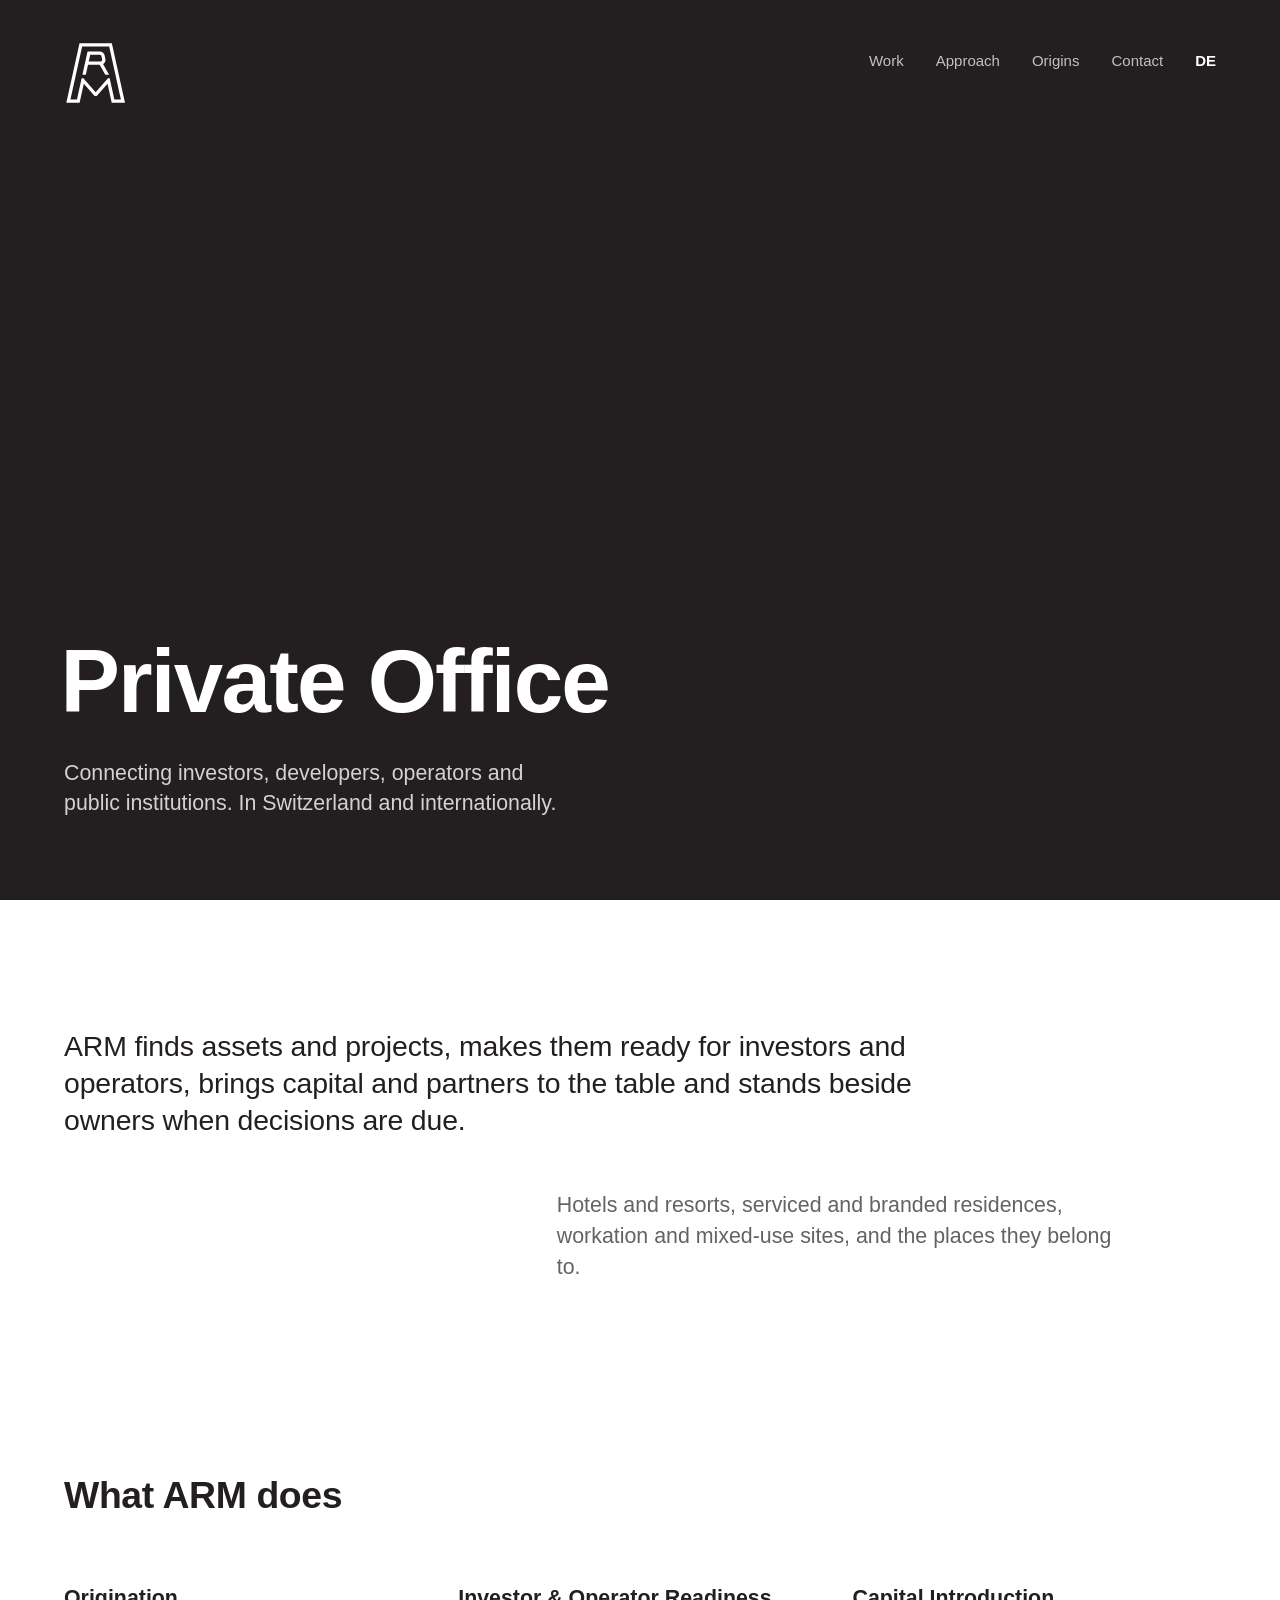
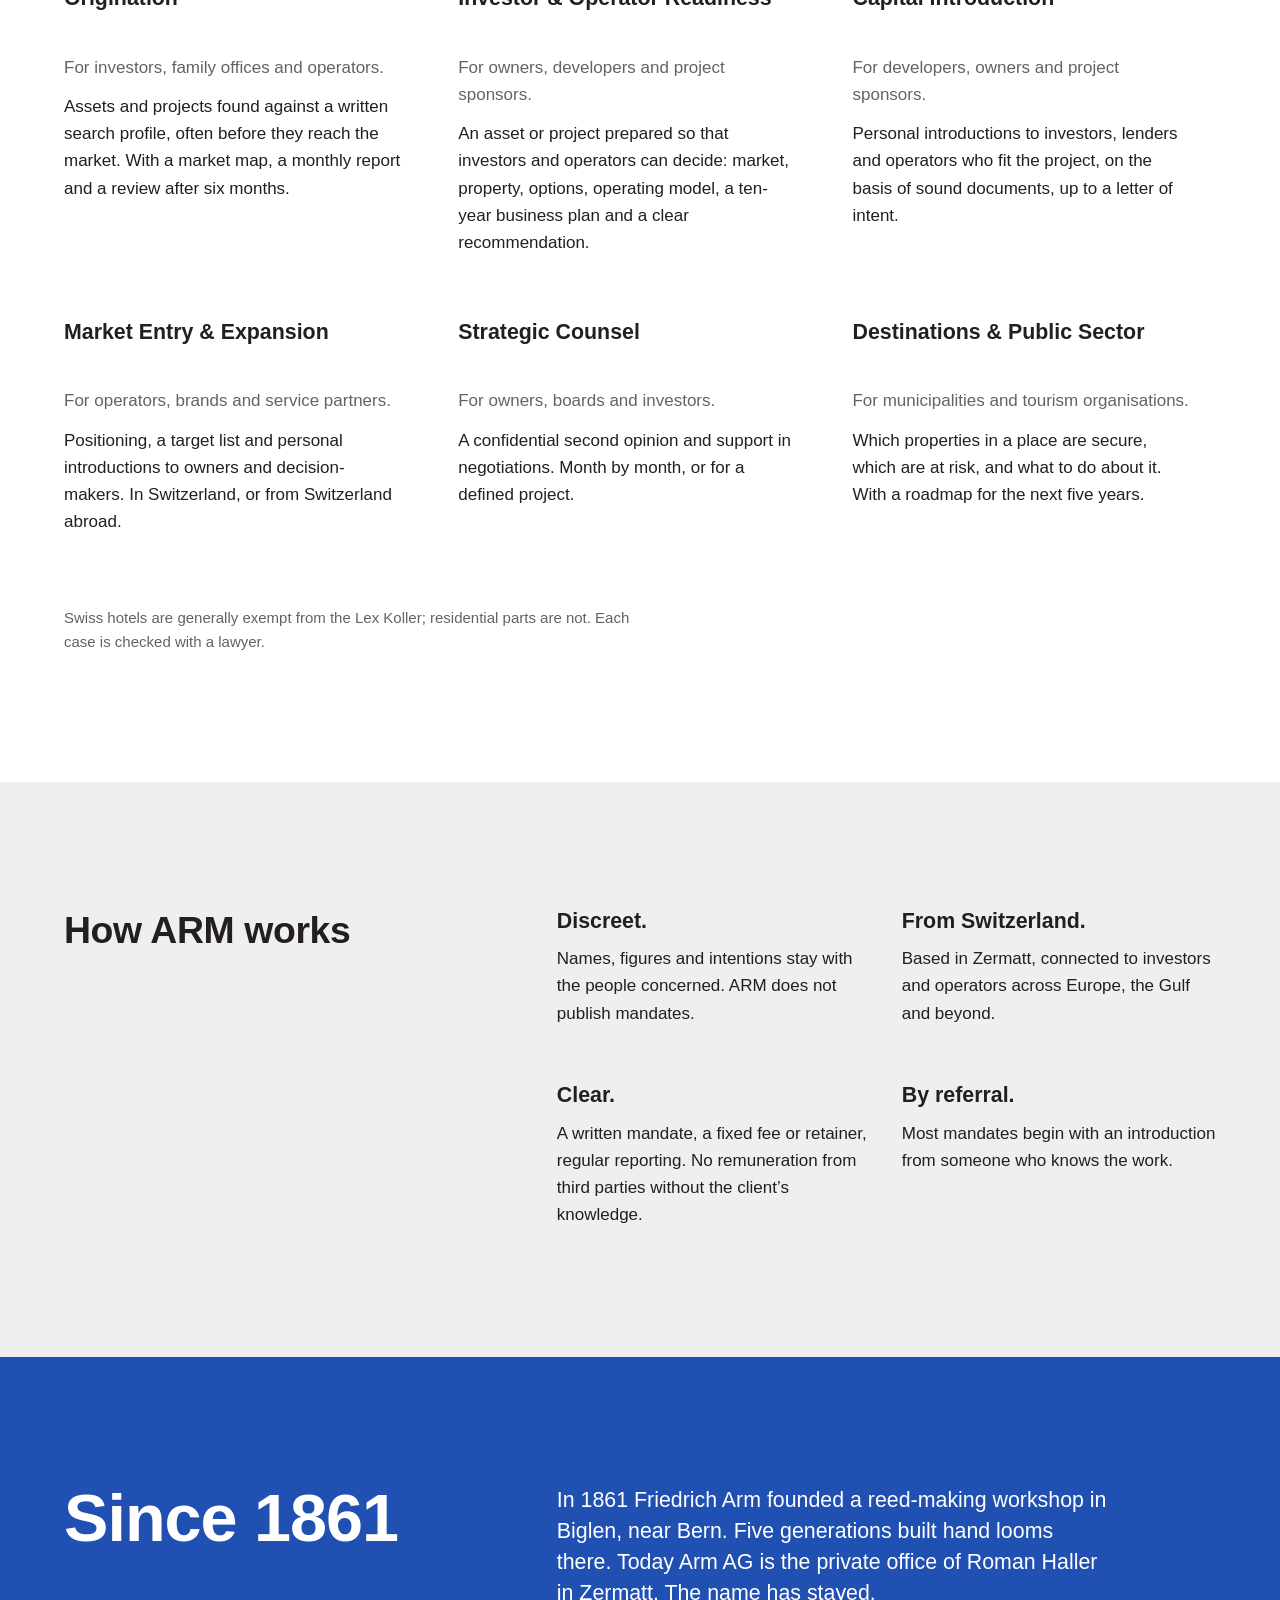
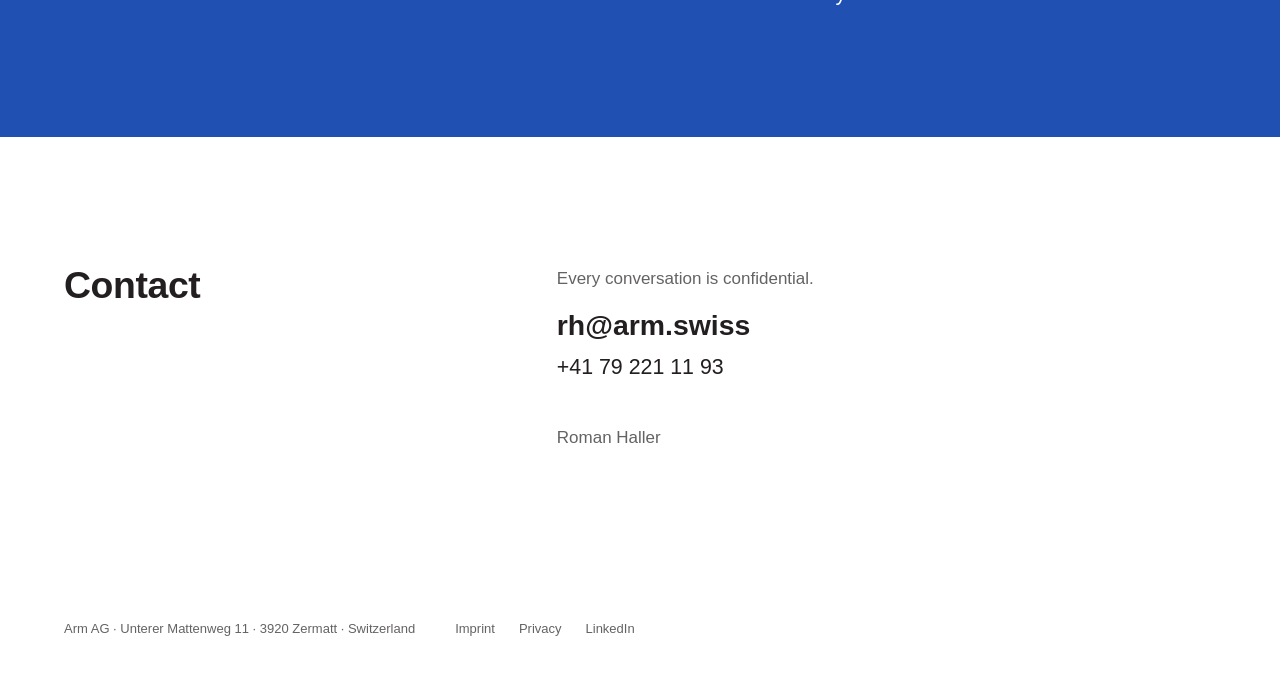
==== commit d922441f: "Schriftgrade auf Quartenleiter 18 bis 100 px, Titel und E-Mail kleiner, Kontaktsatz gekürzt Co-Autho" ====
--- a/index.html
+++ b/index.html
@@ -20,7 +20,7 @@
 <meta property="og:image:width" content="1200"><meta property="og:image:height" content="630">
 <meta property="og:image:alt" content="ARM monogram">
 <meta name="twitter:card" content="summary_large_image">
-<link rel="stylesheet" href="./style.css?v=3">
+<link rel="stylesheet" href="./style.css?v=4">
 </head>
 <body>
 <a class="skip" href="#main">Skip to content</a>
@@ -59,7 +59,7 @@
 <section class="sec contact" id="contact"><div class="wrap grid">
 <h2 class="h2 col-a">Contact</h2>
 <div class="col-b">
-<p class="contact-lead">A first conversation is free and confidential.</p>
+<p class="contact-lead">Every conversation is confidential.</p>
 <p class="mail"><a href="mailto:rh@arm.swiss?subject=Enquiry%20via%20arm.swiss">rh@arm.swiss</a></p>
 <p class="phone"><a href="tel:+41792211193">+41 79 221 11 93</a></p>
 <p class="who-c">Roman Haller</p>
--- a/style.css
+++ b/style.css
@@ -1,14 +1,16 @@
 /* arm.swiss, Gestaltung nach arm-brand: Arial, Graustufen, Schwarz 100 als Hauptfarbe,
    eine Webfarbe nur als Fläche für die Herkunft. Proportionen auf 12 Spalten,
-   Schriftgrade im Verhältnis 1 : 1.25 : 1.5 : 2 : 3, Abstände in Vielfachen von 8 px. */
+   Schriftgrade auf einer Quartenleiter (Faktor 1.333) über 18 px: 18 · 24 · 32 · 42 · 56 · 75 · 100.
+   Abstände in Vielfachen von 8 px. Auf dem Handy werden die grossen Grade gestaucht. */
 :root{
   --s100:#231F20; --g70:#656263; --g30:#BDBCBC; --g7:#F0EFEF; --w:#FFFFFF;
   --kobalt:#1F50B2;
   --max:1360px; --pad:clamp(24px,5vw,80px); --gut:clamp(16px,2.4vw,40px);
   --f:Arial,Helvetica,sans-serif;
-  --t-s:15px; --t-m:clamp(17px,1.2vw,19px); --t-l:clamp(21px,1.75vw,26px);
-  --t-xl:clamp(28px,2.9vw,42px); --t-xxl:clamp(36px,4.4vw,64px);
-  --sp:clamp(96px,13vw,200px);
+  --t-s:15px; --t-m:clamp(17px,1.25vw,18px); --t-l:clamp(20px,1.67vw,24px);
+  --t-xl:clamp(24px,2.22vw,32px); --t-xxl:clamp(32px,2.92vw,42px);
+  --t-4:clamp(44px,5.2vw,75px); --t-5:clamp(64px,6.95vw,100px);
+  --sp:clamp(88px,10vw,144px);
 }
 *{box-sizing:border-box}
 html{-webkit-text-size-adjust:100%;scroll-behavior:smooth;scroll-padding-top:24px}
@@ -44,26 +46,26 @@
 .hero{background:var(--s100);color:#fff;min-height:100vh;min-height:100svh;display:flex;flex-direction:column}
 .hero .top{flex:0 0 auto}
 .hero-in{flex:1 0 auto;display:flex;flex-direction:column;justify-content:flex-end;padding-bottom:clamp(56px,9vh,120px);width:100%}
-.hero h1{font-size:clamp(64px,12.4vw,188px);line-height:.9;letter-spacing:-.025em;margin-left:-.05em}
-.sub{font-size:var(--t-l);line-height:1.35;max-width:24em;margin-top:clamp(32px,4vw,56px);color:#fff;opacity:.8}
+.hero h1{font-size:var(--t-5);line-height:.95;letter-spacing:-.02em;margin-left:-.04em}
+.sub{font-size:var(--t-l);line-height:1.4;max-width:24em;margin-top:clamp(24px,2.8vw,40px);color:#fff;opacity:.8}
 
 /* Aussage */
 .intro{padding:var(--sp) 0 calc(var(--sp) * .75)}
-.statement{grid-column:1 / span 10;font-size:var(--t-xl);line-height:1.25;letter-spacing:-.01em}
-.statement-2{grid-column:6 / span 6;margin-top:clamp(40px,5vw,72px);font-size:var(--t-l);line-height:1.45;color:var(--g70)}
+.statement{grid-column:1 / span 9;font-size:var(--t-xl);line-height:1.3;letter-spacing:-.005em}
+.statement-2{grid-column:6 / span 6;margin-top:clamp(32px,4vw,56px);font-size:var(--t-l);line-height:1.45;color:var(--g70)}
 
 /* Abschnitte */
 .sec{padding:calc(var(--sp) * .75) 0 var(--sp)}
 .sec-grey{background:var(--g7);padding-top:var(--sp)}
-.h2{font-size:var(--t-xxl);line-height:1.05;letter-spacing:-.015em}
+.h2{font-size:var(--t-xxl);line-height:1.1;letter-spacing:-.01em}
 
 /* Was ARM macht: sechs Felder, drei nebeneinander, getragen vom Weissraum */
-.fields{display:grid;grid-template-columns:repeat(3,minmax(0,1fr));column-gap:var(--gut);row-gap:clamp(56px,6vw,96px);margin-top:clamp(56px,7vw,112px)}
+.fields{display:grid;grid-template-columns:repeat(3,minmax(0,1fr));column-gap:var(--gut);row-gap:clamp(48px,5vw,80px);margin-top:clamp(48px,5.5vw,80px)}
 .field{padding-right:clamp(0px,2vw,32px)}
 .field h3{font-size:var(--t-l);line-height:1.2;margin-bottom:16px}
 .field .who{color:var(--g70);margin-bottom:12px}
 .field p{max-width:28em}
-.note{margin-top:clamp(64px,7vw,112px);font-size:var(--t-s);color:var(--g70);max-width:40em}
+.note{margin-top:clamp(48px,5.5vw,80px);font-size:var(--t-s);color:var(--g70);max-width:40em}
 
 /* Wie ARM arbeitet */
 .way{display:grid;grid-template-columns:repeat(2,minmax(0,1fr));column-gap:var(--gut);row-gap:clamp(40px,4.5vw,72px)}
@@ -72,16 +74,16 @@
 
 /* Herkunft: einzige Farbfläche, Kobaltblau, Schrift weiss */
 .origin{background:var(--kobalt);color:#fff;padding:var(--sp) 0}
-.origin-h{font-size:clamp(48px,7.6vw,120px);line-height:.95;letter-spacing:-.02em}
+.origin-h{font-size:var(--t-4);line-height:1;letter-spacing:-.015em}
 .origin-t{font-size:var(--t-l);line-height:1.45;align-self:end;max-width:26em}
 
 /* Kontakt */
 .contact{padding-top:var(--sp)}
-.contact-lead{color:var(--g70);margin-bottom:24px}
-.mail{font-size:var(--t-xxl);font-weight:700;line-height:1.05;letter-spacing:-.015em;word-break:break-word}
+.contact-lead{color:var(--g70);margin-bottom:16px}
+.mail{font-size:var(--t-xl);font-weight:700;line-height:1.2;word-break:break-word}
 .mail a{text-decoration:none;background:linear-gradient(currentColor,currentColor) no-repeat 0 100%/0 2px;transition:background-size .25s}
 .mail a:hover{background-size:100% 2px}
-.phone{font-size:var(--t-l);margin-top:16px}
+.phone{font-size:var(--t-l);margin-top:8px}
 .phone a{text-decoration:none}
 .who-c{margin-top:40px;color:var(--g70)}
 
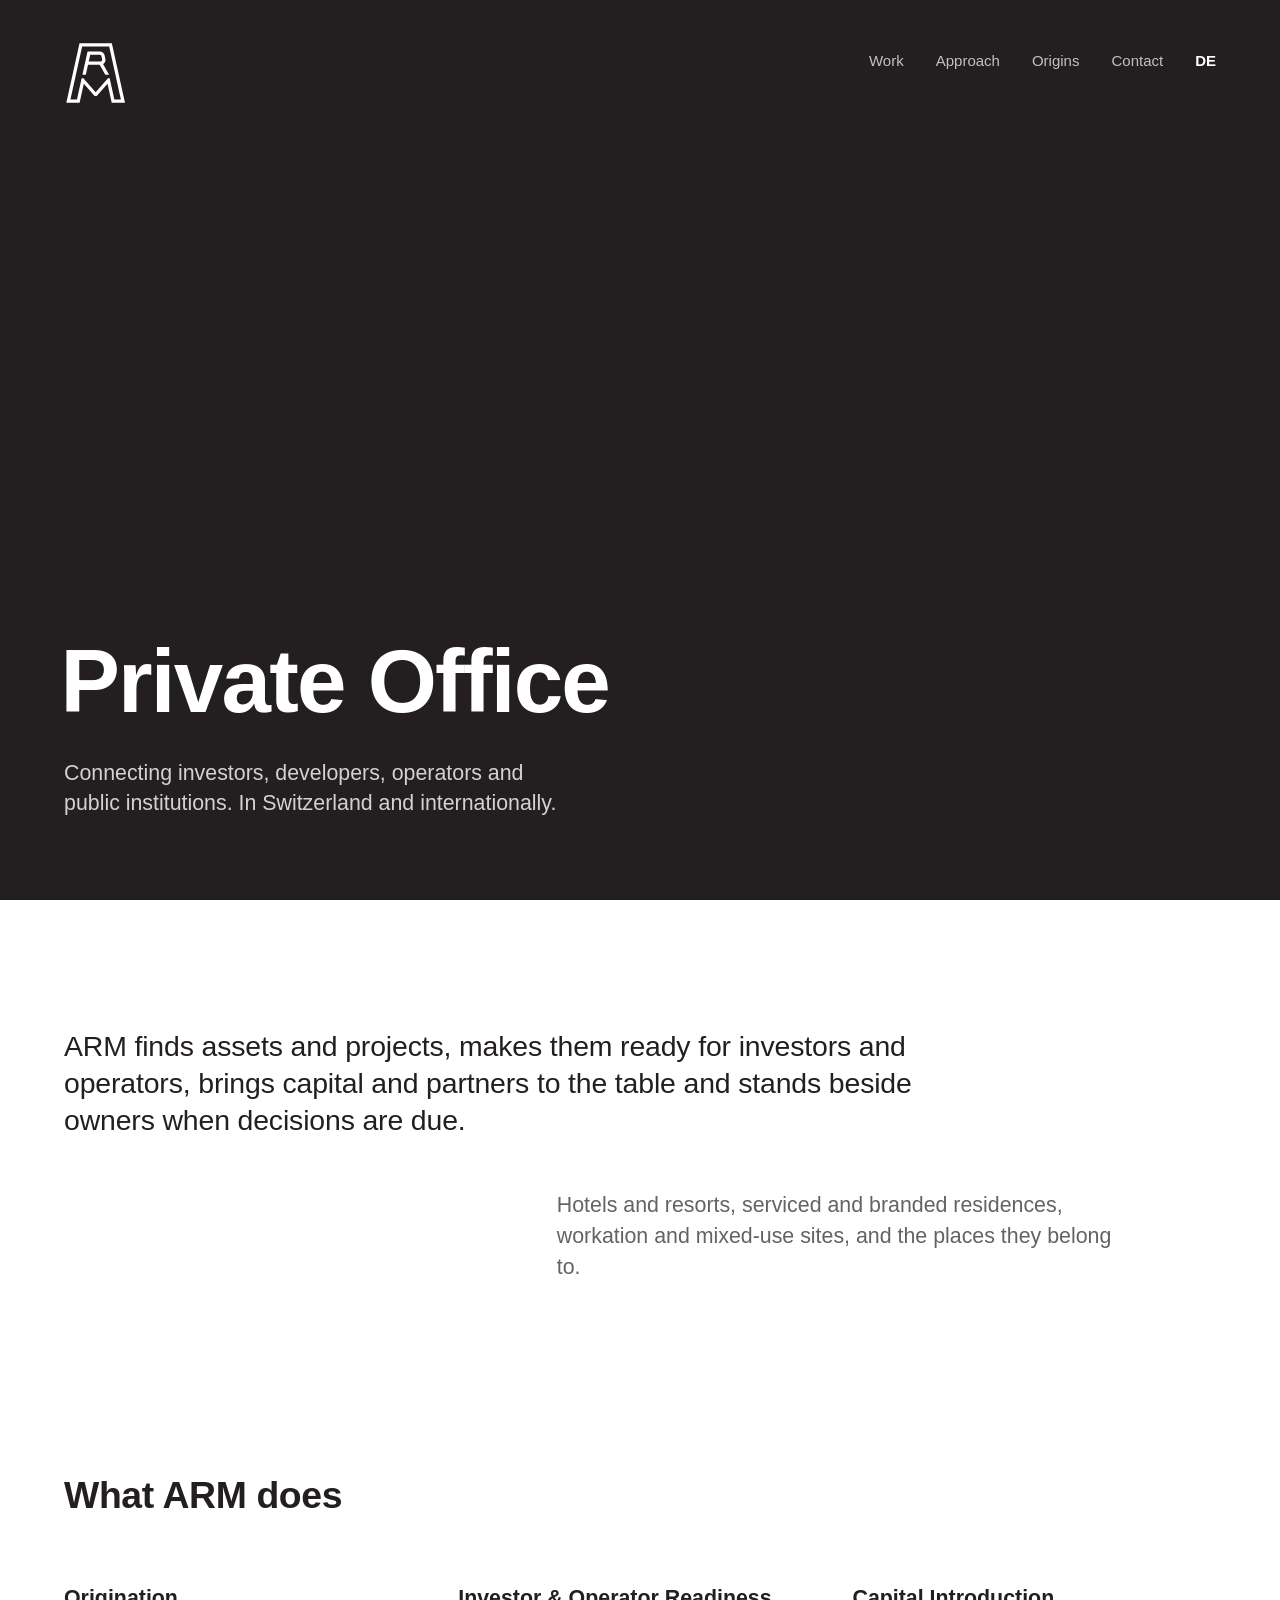
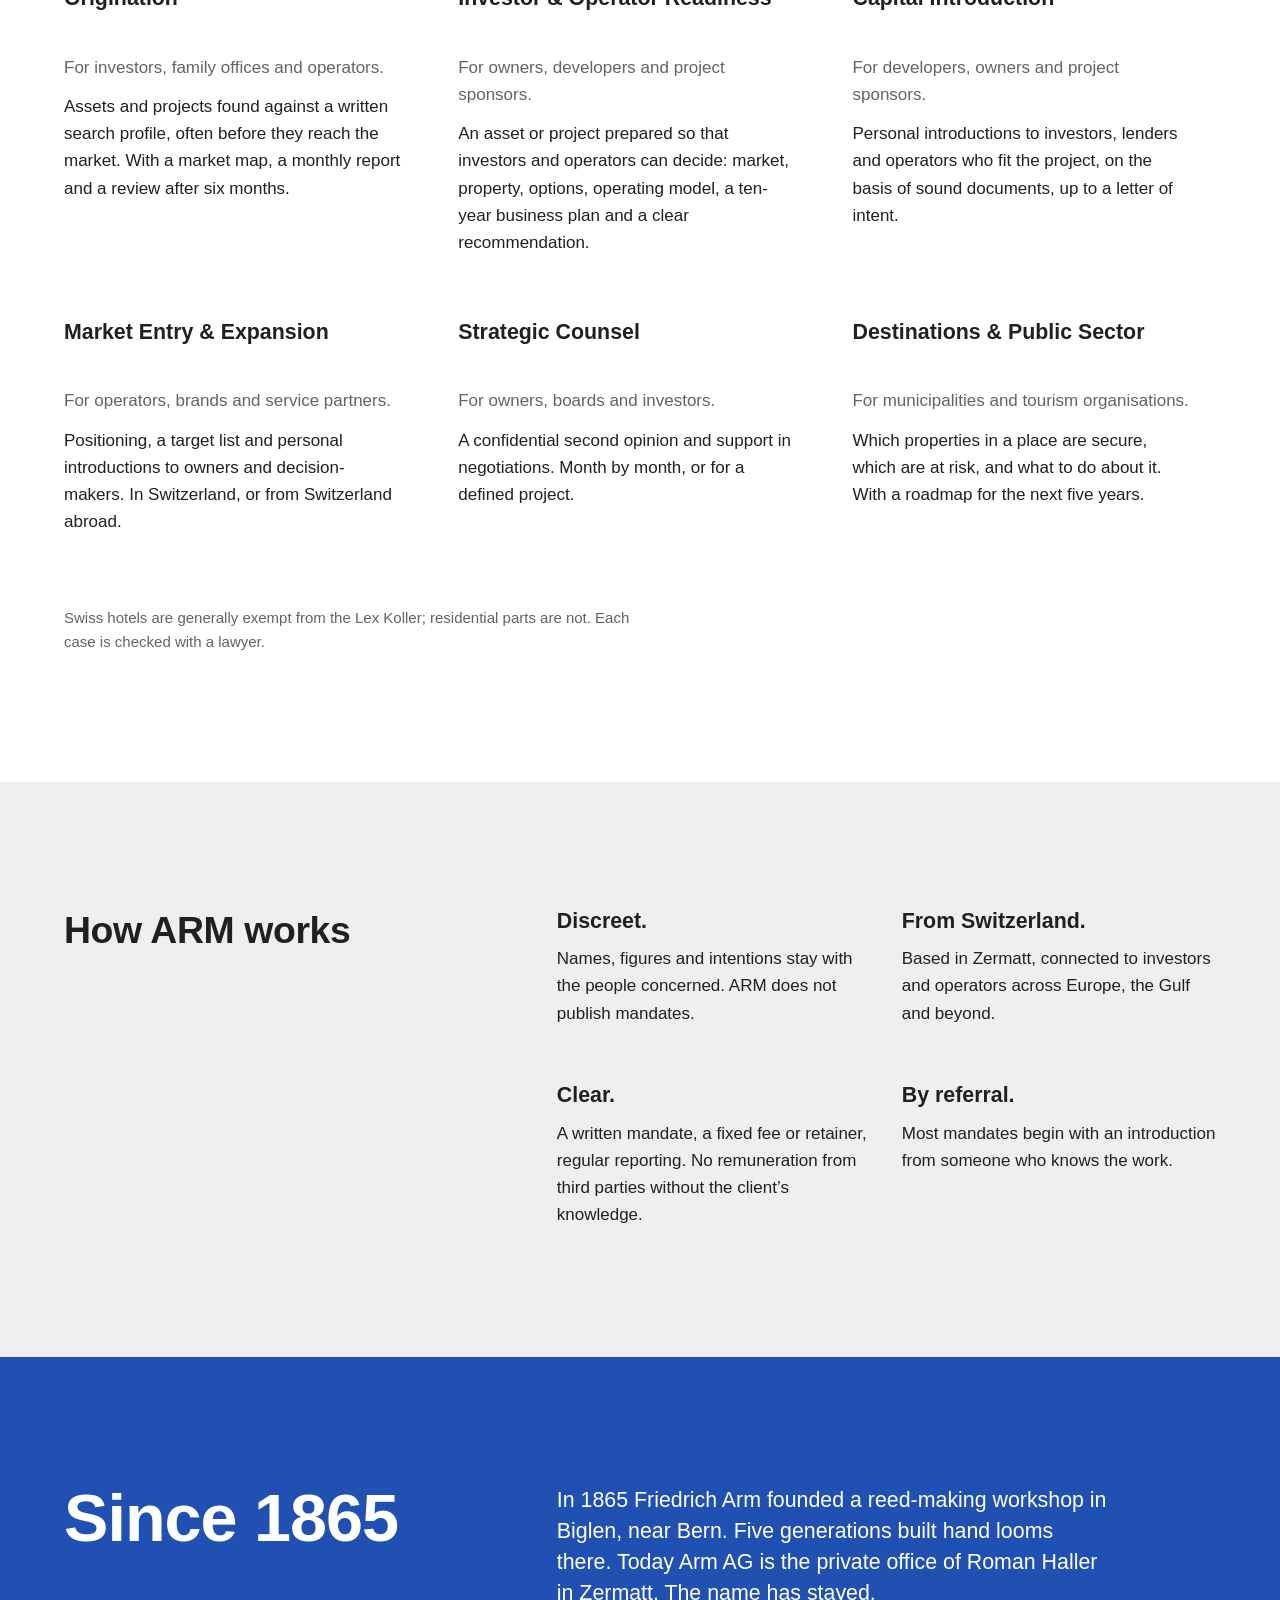
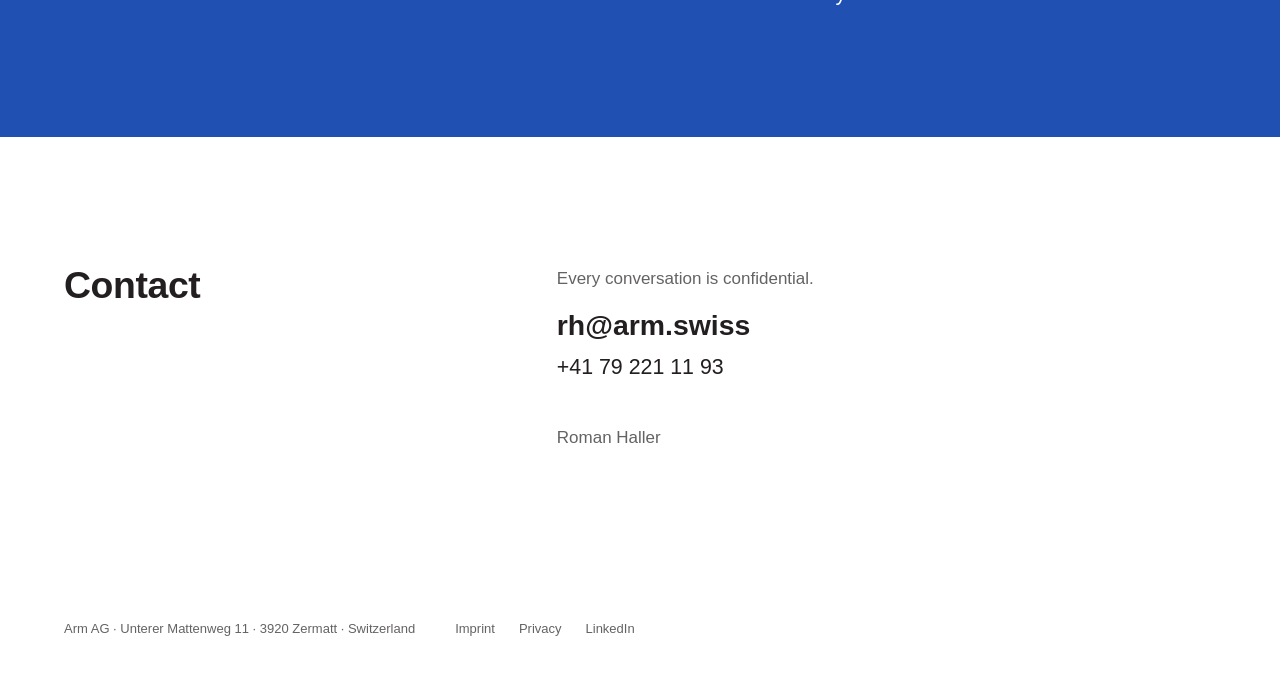
==== commit 3bae0b5f: "Gruendungsjahr auf 1865 korrigieren (1861 war falsch)" ====
--- a/index.html
+++ b/index.html
@@ -52,8 +52,8 @@
 </div></section>
 
 <section class="origin" id="origins"><div class="wrap grid">
-<h2 class="origin-h col-a">Since 1861</h2>
-<p class="origin-t col-b">In 1861 Friedrich Arm founded a reed-making workshop in Biglen, near Bern. Five generations built hand looms there. Today Arm AG is the private office of Roman Haller in Zermatt. The name has stayed.</p>
+<h2 class="origin-h col-a">Since 1865</h2>
+<p class="origin-t col-b">In 1865 Friedrich Arm founded a reed-making workshop in Biglen, near Bern. Five generations built hand looms there. Today Arm AG is the private office of Roman Haller in Zermatt. The name has stayed.</p>
 </div></section>
 
 <section class="sec contact" id="contact"><div class="wrap grid">
@@ -66,7 +66,7 @@
 </div>
 </div></section>
 </main>
-<script type="application/ld+json">{"@context": "https://schema.org", "@type": "Organization", "name": "ARM – Private Office", "legalName": "Arm AG", "url": "https://www.arm.swiss/", "logo": "https://www.arm.swiss/img/arm-monogramm-512.png", "foundingDate": "1861", "email": "rh@arm.swiss", "telephone": "+41 79 221 11 93", "address": {"@type": "PostalAddress", "streetAddress": "Unterer Mattenweg 11", "postalCode": "3920", "addressLocality": "Zermatt", "addressRegion": "VS", "addressCountry": "CH"}, "sameAs": ["https://www.linkedin.com/company/armswiss/"]}</script>
+<script type="application/ld+json">{"@context": "https://schema.org", "@type": "Organization", "name": "ARM – Private Office", "legalName": "Arm AG", "url": "https://www.arm.swiss/", "logo": "https://www.arm.swiss/img/arm-monogramm-512.png", "foundingDate": "1865", "email": "rh@arm.swiss", "telephone": "+41 79 221 11 93", "address": {"@type": "PostalAddress", "streetAddress": "Unterer Mattenweg 11", "postalCode": "3920", "addressLocality": "Zermatt", "addressRegion": "VS", "addressCountry": "CH"}, "sameAs": ["https://www.linkedin.com/company/armswiss/"]}</script>
 <footer class="foot"><div class="wrap foot-in">
 <p>Arm AG · Unterer Mattenweg 11 · 3920 Zermatt · Switzerland</p>
 <p class="foot-links"><a href="./legal-notice/">Imprint</a><a href="./privacy-policy/">Privacy</a><a href="https://www.linkedin.com/company/armswiss/" rel="noopener">LinkedIn</a></p>
